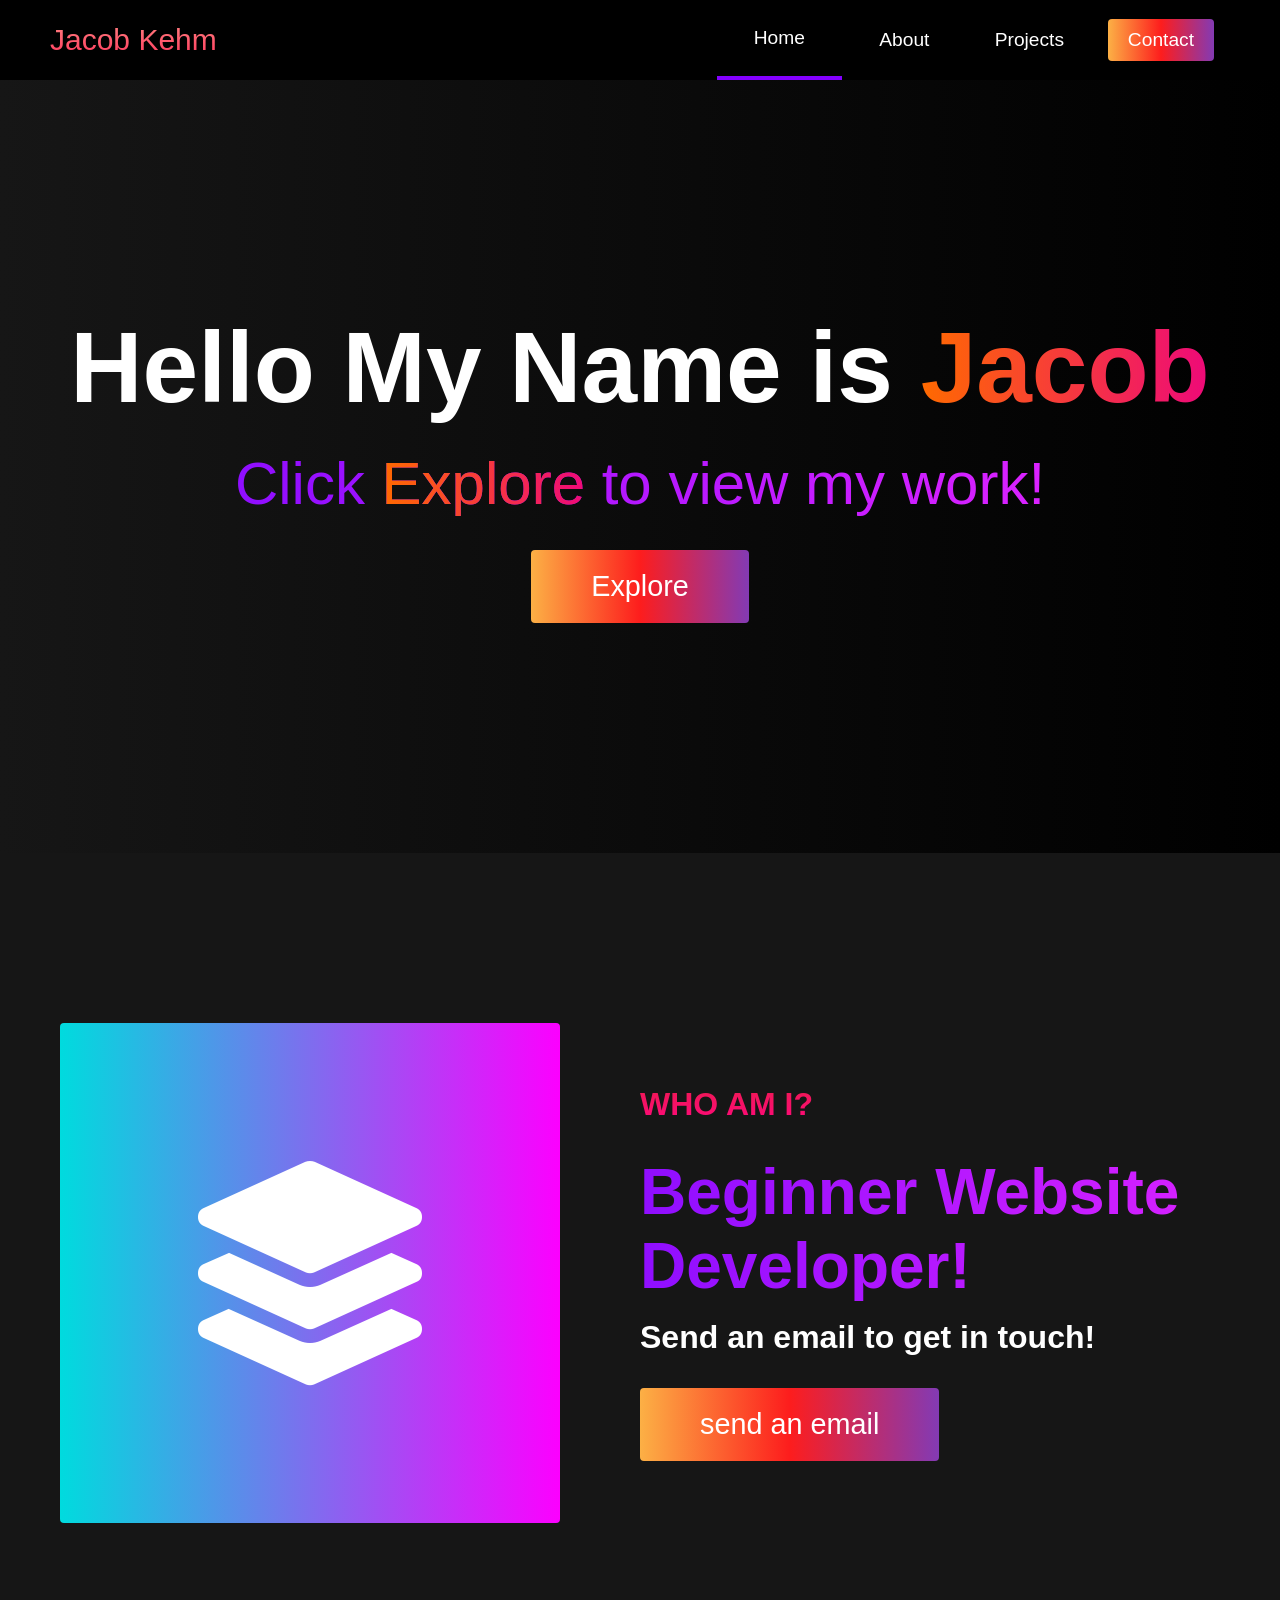
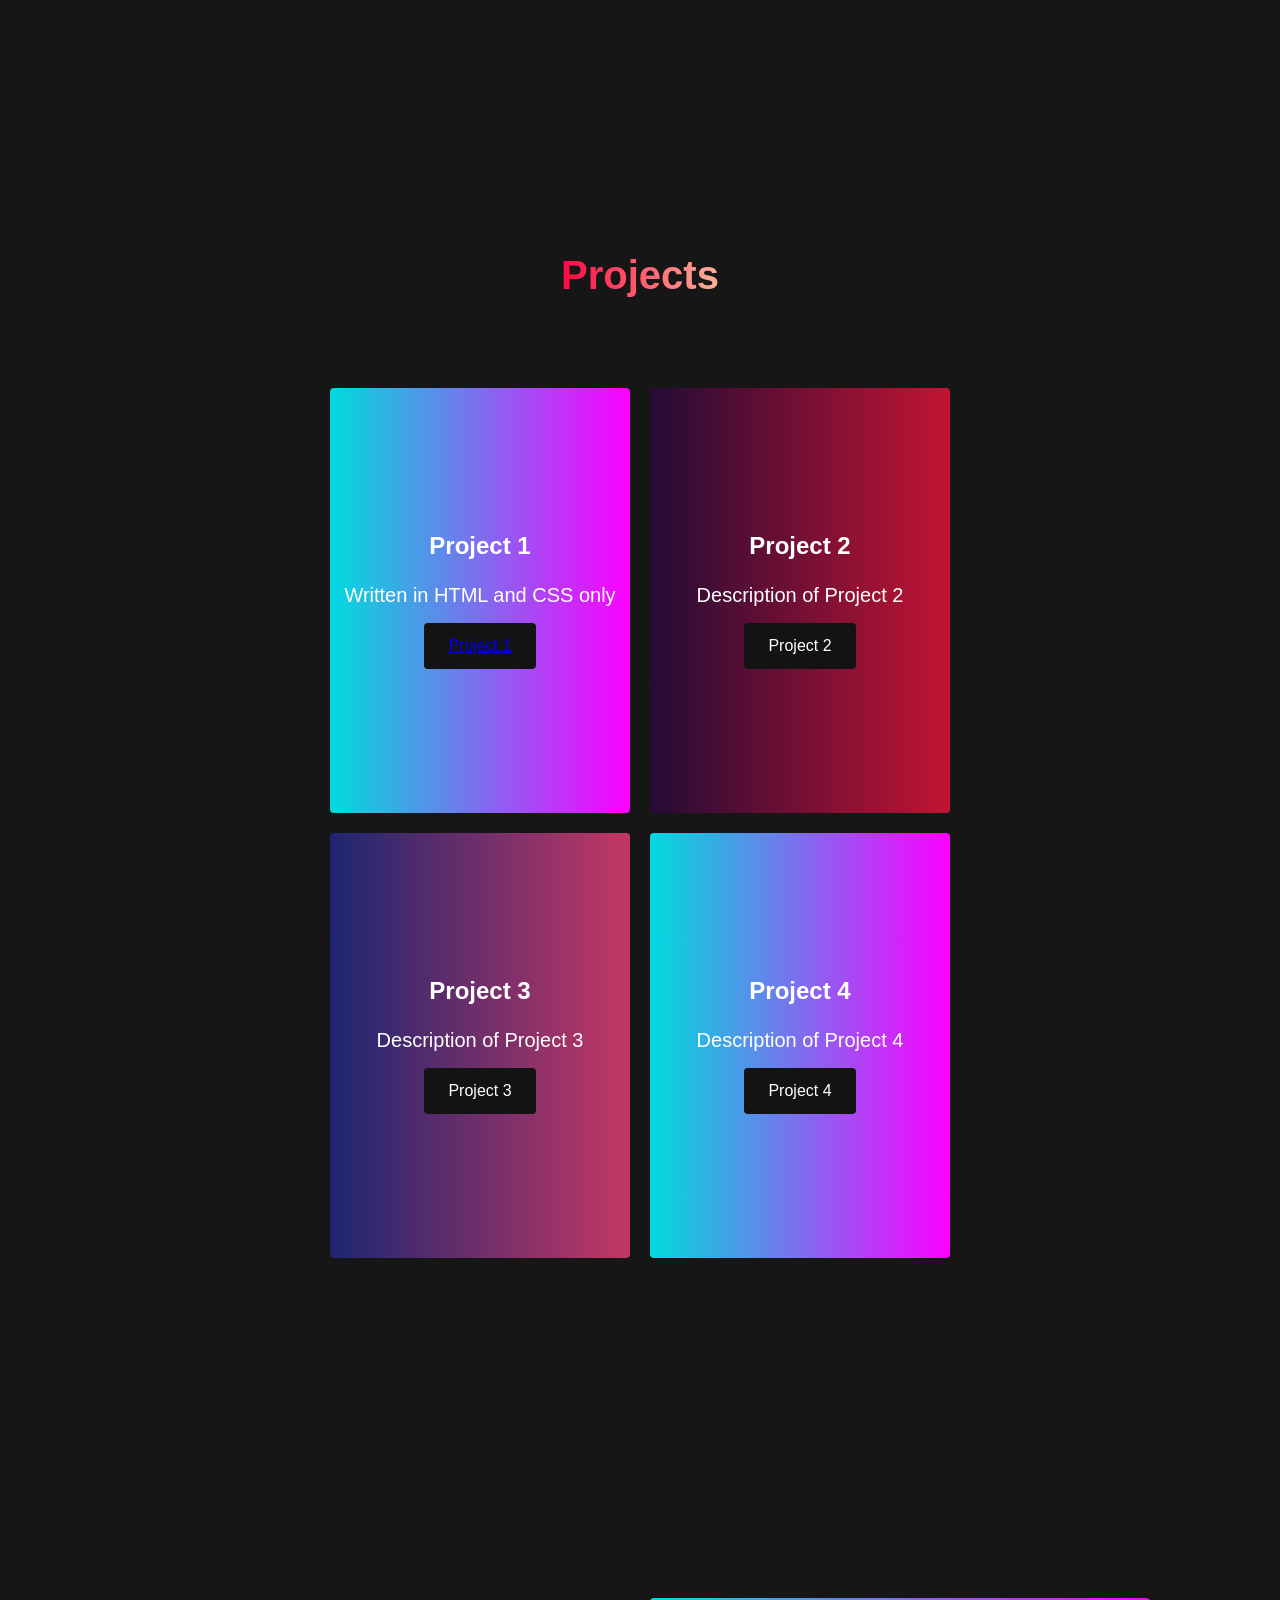
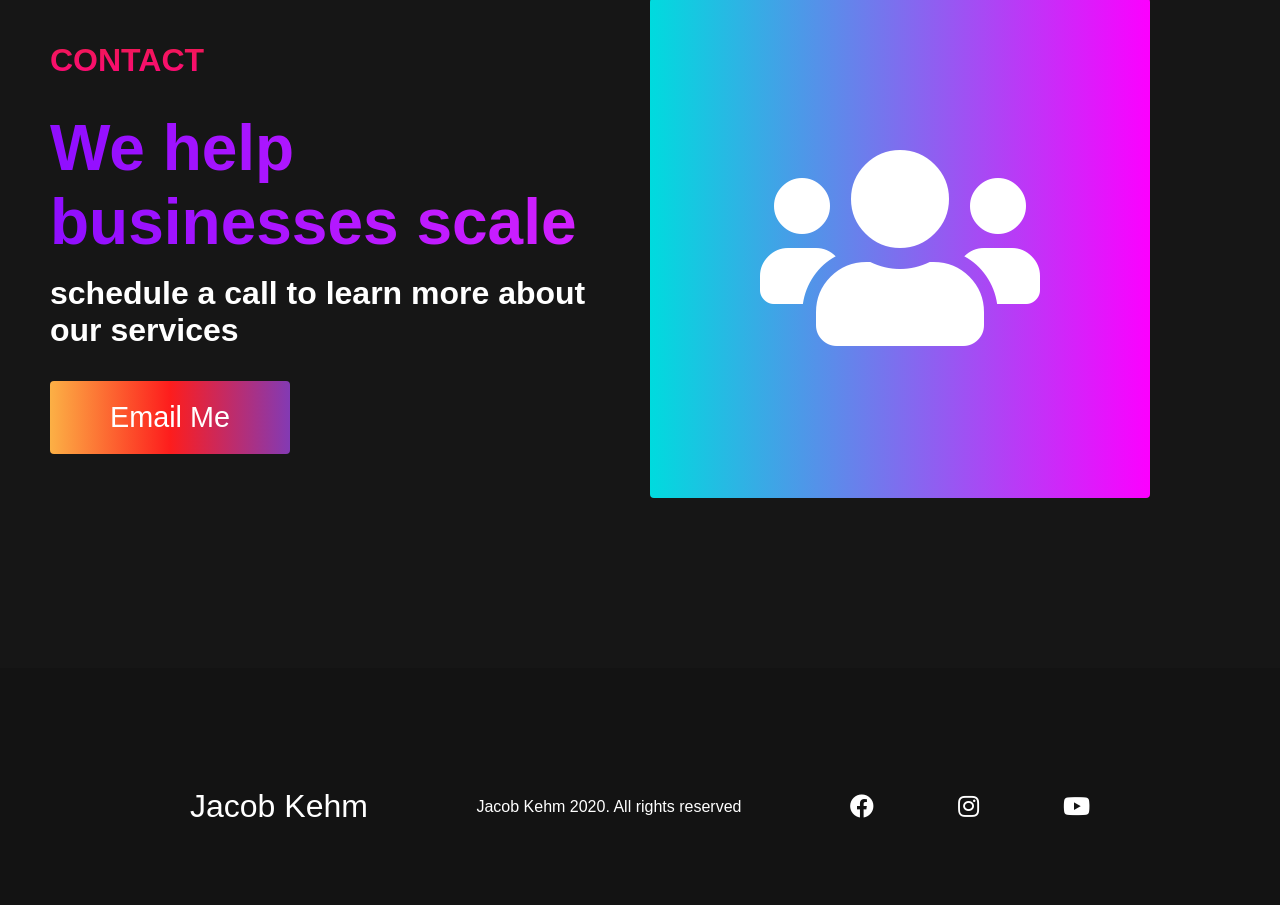
==== index.html @ c95f4316 "update" ====
<!DOCTYPE html>
<html lang="en">
<head>
    <meta charset="UTF-8">
    <meta http-equiv="X-UA-Compatible" content="IE=edge">
    <meta name="viewport" content="width=device-width, initial-scale=1.0">
    <title>Jacob Kehm</title>
    <link rel="stylesheet" href="styles.css">
    <link rel="stylesheet" href="https://pro.fontawesome.com/releases/v5.10.0/css/all.css" integrity="sha384-AYmEC3Yw5cVb3ZcuHtOA93w35dYTsvhLPVnYs9eStHfGJvOvKxVfELGroGkvsg+p" crossorigin="anonymous"/>
</head>
<body>
    <!-- nav bar-->
    <nav class="navbar">
        <div class="navbar_container">
            <a href="#home" id="navbar_logo">Jacob Kehm</a>
            <div class="navbar_toggle" id="mobile-menu">
                <span class="bar"></span>
                <span class="bar"></span>
                <span class="bar"></span>                
            </div>
            <ul class="navbar_menu">
                <li class="navbar_item">
                    <a href="#home" class="navbar_links" id="home-page">Home</a>
                </li>
                <li class="navbar_item">
                    <a href="#about" class="navbar_links" id="home-about">About</a>
                </li>
                <li class="navbar_item">
                    <a href="#projects" class="navbar_links" id="home-projects">Projects</a>
                </li>
                <li class="navbar_btn">
                    <a href="#contact-me" class="button" id="contact">Contact</a>
                </li>
            </ul>
        </div>
    </nav>

    <!-- hero section -->
    <div class="hero" id="home">
        <div class="hero_container">
            <h1 class="hero_heading">Hello My Name is <span>Jacob</span></h1>
            <p class="hero_description">Click <span>Explore</span> to view my work!</p>
            <button class="main_btn"><a href="#projects">Explore</a></button>
        </div>
    </div>

    <!-- About section -->
    <div class="main" id="about">
        <div class="main_container">
            <div class="main_img-container">
                <div class="main_img-card"><i class="fas fa-layer-group"></i></div>
                </div>
                <div class="main_content">
                    <h1>Who am I?</h1>
                    <h2>Beginner Website Developer!</h2>
                    <p>Send an email to get in touch!</p>
                    <button class="main_btn"><a href="#contact-me">send an email</a></button>
                </div>
            </div>
        </div>
    <!-- Projects Section -->

    <div class="Projects" id="projects">
        <h1>Projects</h1>
        <div class="projects_wrapper">
            <div class="projects_card">
                <h2>Project 1</h2>
                <p>Written in HTML and CSS only</p>
                <div class="projects_btn"><button><a href="https://jkproject1.netlify.app/"> Project 1</a></button></div>
            </div>
            <div class="projects_card">
                <h2>Project 2</h2>
                <p>Description of Project 2</p>
                <div class="projects_btn"><button>Project 2</button></div>
            </div>
            <div class="projects_card">
                <h2>Project 3</h2>
                <p>Description of Project 3</p>
                <div class="projects_btn"><button>Project 3</button></div>
            </div>
            <div class="projects_card">
                <h2>Project 4</h2>
                <p>Description of Project 4</p>
                <div class="projects_btn"><button>Project 4</button></div>
            </div>
        </div>
    </div>

    <!--Contact Section-->
    <div class="main" id="contact-me">
        <div class="main_container">
            <div class="main_content">
                <h1>Contact</h1>
                <h2>We help businesses scale</h2>
                <p>schedule a call to learn more about our services</p>
                <button class="main_btn"><a href="mailto:blacktop72@hotmail.com">Email Me</a></button>
            </div>
            <div class="main_img-container">
                <div class="main_img-card"><i class="fas fa-users"></i></div>
                </div> 
            </div>
        </div>
    </div>
<!-- Footer Section-->
    <div class="footer_container">
        <!--
        <div class="footer_links">
            <div class="footer_link-wrapper">
                <div class="footer_link-items">
                    <h2>Home</h2>
                    <a href="/contact">how it works</a>
                    <a href="/contact">test 2</a>
                    <a href="/contact">test 3</a>
                    <a href="/contact">test 4</a>
                </div>
                <div class="footer_link-items">
                    <h2>Something 1</h2>
                    <a href="/contact">how it works</a>
                    <a href="/contact">test 2</a>
                    <a href="/contact">test 3</a>
                    <a href="/contact">test 4</a>
                </div>
            </div>
            <div class="footer_link-wrapper">
                <div class="footer_link-items">
                    <h2>Something 2</h2>
                    <a href="/contact">how it works</a>
                    <a href="/contact">test 2</a>
                    <a href="/contact">test 3</a>
                    <a href="/contact">test 4</a>
                </div>
            </div>
         </div>
        -->
         <section class="social_media">
             <div class="social_media-wrap">
                 <div class="footer_logo">
                     <a href="/" id="footer_logo">Jacob Kehm</a>
                 </div>
                 <p class="website_rights">Jacob Kehm 2020. All rights reserved</p>
                 <div class="social_icons">
                     <a href="/" class="social_icon-link" target="_blank"><i class="fab fa-facebook"></i></a>
                     <a href="/" class="social_icon-link" target="_blank"><i class="fab fa-instagram"></i></a>
                     <a href="/" class="social_icon-link" target="_blank"><i class="fab fa-youtube"></i></a>
                 </div>
             </div>
         </section>
      </div>
    <script src="app.js"></script>
</body>
</html>
---- styles.css ----
* {
    box-sizing: border-box;
    margin: 0;
    padding: 0;
    font-family: "kumbh Sans", sans-serif;
    scroll-behavior: smooth;
}

.navbar {
    background: black;
    height: 80px;
    display: flex;
    justify-content: center;
    align-items: center;
    font-size: 1.2rem;
    position: sticky;
    top: 0;
    z-index: 999;
}
.navbar_container {
    display: flex;
    justify-content: space-between;
    height: 80px;
    z-index: 1;
    width: 100%;
    max-width: 1300px;
    margin: 0 auto;
    padding: 0 50px;
}

#navbar_logo {
    background-color: #f3473b;
    background-image: linear-gradient(to top, #ff0844 0%, #ffb199 100%);
    background-size: 100%;
    -webkit-background-clip: text;
    background-clip: text;
    -webkit-text-fill-color: transparent;
    -moz-text-fill-color: transparent;
    display: flex;
    align-items: center;
    cursor: pointer;
    text-decoration: none;
    font-size: 30px;
}

.navbar_menu {
    display: flex;
    align-items: center;
    list-style: none;
}

.navbar_item {
    height: 80px;
}

.navbar_links {
    color: white;
    display: flex;
    align-items: center;
    justify-content: center;
    width: 125px;
    text-decoration: none;
    height: 100%;
}

.navbar_btn {
    display: flex;
    justify-content: center;
    align-items: center;
    padding: 0 1rem;
    width: 100%;
}

.button {
    display: flex;
    justify-content: center;
    align-items: center;
    text-decoration: none;
    padding: 10px 20px;
    height: 100%;
    width: 100%;
    border: none;
    outline: none;
    border-radius: 4px;
    background: #833ab4;
    background: -webkit-linear-gradient(to right, #fcb045, #fd1d1d, #833ab4);
    background: linear-gradient(to right, #fcb045, #fd1d1d, #833ab4);
    color: white;
    transition: all 0.3s ease;
}

.navbar_links:hover {
    color: #9518fc;
    transition: all 0.3s ease;
}

@media screen and (max-width: 960px) {
    .navbar_container {
        display: flex;
        justify-content: space-between;
        height: 80px;
        z-index: 1;
        width: 100%;
        max-width: 1300px;
        padding: 0;
    }

    .navbar_menu {
        display: grid;
        grid-template-columns: auto;
        margin: 0;
        width: 100%;
        position: absolute;
        top: -1000px;
        opacity: 1;
        transition: all 0.5s ease;
        z-index: -1;
    }
    .navbar_menu.active {
        background: #131313;
        top: 100%;
        opacity: 1;
        transition: all 0.5s ease;
        z-index: 99;
        height: 60vh;
        font-size: 1.6rem;
    }

    #navbar_logo {
        padding-left: 25px;;
    }

    .navbar_toggle .bar {
        width: 25px;
        height: 3px;
        margin: 5px auto;
        transition: all 0.3s ease-in-out;
        background: white;
    }

    .navbar_item {
        width: 100%;
    }

    .navbar_links {
        text-align: center;
        padding: 2rem;
        width: 100%;
        display: table;
    }

    .navbar_btn {
        padding-bottom: 2rem; 
    }

    .button {
        display: flex;
        justify-content: center;
        align-items: center;
        width: 80%;
        height: 80px;
        margin: 0;
        text-decoration: none;
    }

    #mobile-menu {
        position: absolute;
        top: 20%;
        right: 5%;
        transform:  translate(5%, 20%);
    }

    .navbar_toggle .bar {
        display: block;
        cursor: pointer;
    }

    #mobile-menu.is-active .bar:nth-child(2) {
        opacity: 0;
    }

    #mobile-menu.is-active .bar:nth-child(1) {
        transform: translateY(8px) rotate(45deg);
    }

    #mobile-menu.is-active .bar:nth-child(3) {
        transform: translateY(-8px) rotate(-45deg);
    }
}

/* Hero Section */

.hero {
    background: #000000;
    background: linear-gradient(to right, #161616, #000000);
    padding: 200px 0;
}

.hero_container {
    display: flex;
    flex-direction: column;
    justify-content: center;
    align-items: center;
    max-width: 1200px;
    margin: auto;
    height: 90%;
    text-align: center;
    padding: 30px;
}

.hero_heading {
    font-size: 100px;
    margin-bottom: 24px;
    color: white;
}

.hero_heading span {
    background: #ee0979; /*fallback for old browsers*/
    background: -webkit-linear-gradient(to right, #ff6a00, #ee0979); /*chrome 10-25, safari 5.1-6 */
    background: linear-gradient(to right, #ff6a00, #ee0979 );
    background-size: 100%;
    -webkit-background-clip: text;
    -moz-background-clip: text;
    -webkit-text-fill-color: transparent;
    -moz-text-fill-color: transparent;
}

.hero_description {
    font-size: 60px;
    background: #da22ff; /*fallback for old browsers*/
    background: -webkit-linear-gradient(to right, #9114ff, #da22ff); /*chrome 10-25, safari 5.1-6 */
    background: linear-gradient(to right, #8f0eff, #da22ff );
    background-size: 100%;
    -webkit-background-clip: text;
    -moz-background-clip: text;
    -webkit-text-fill-color: transparent;
    -moz-text-fill-color: transparent;
}

.hero_description span {
    background: #fff; /*fallback for old browsers*/
    background: -webkit-linear-gradient(to right, #ff6a00, #ee0979); /*chrome 10-25, safari 5.1-6 */
    background: linear-gradient(to right, #ff6a00, #ee0979 );
    background-size: 100%;
    -webkit-background-clip: text;
    -moz-background-clip: text;
    -webkit-text-fill-color: transparent;
    -moz-text-fill-color: transparent;
}

.highlight {
    border-bottom: 4px solid rgb(132, 0, 255);
}
@media screen and (max-width: 768px) {
    .hero_heading {
        font-size: 60px;
    }
    .hero_description {
        font-size: 40px;
    }
}

/* About Section */
.main {
    background-color: #161616;
    padding: 10rem 0;
}

.main_container {
    display: grid;
    grid-template-columns: 1fr 1fr;
    align-items: center;
    justify-content: center;
    margin: 0 auto;
    height: 90%;
    z-index: 1;
    width: 100%;
    max-width: 1300px;
    padding: 0 50px;
}

.main_content {
    color: white;
    width: 100%;
}

.main_content h1 {
    background-color: #fe3b6f;
    background-image: linear-gradient(to top, #ff087b 0%, #ed1a52 100%);
    background-size: 100%;
    -webkit-background-clip: text;
    background-clip: text;
    -webkit-text-fill-color: transparent;
    -moz-text-fill-color: transparent;
    text-transform: uppercase;
    margin-bottom: 32px;
}

.main_content h2 {
    font-size: 4rem;
    background: #ff8177; /*fallback for old browsers*/
    background: -webkit-linear-gradient(to right, #9114ff, #da22ff); /*chrome 10-25, safari 5.1-6 */
    background: linear-gradient(to right, #8f0eff, #da22ff );
    background-size: 100%;
    -webkit-background-clip: text;
    -moz-background-clip: text;
    -webkit-text-fill-color: transparent;
    -moz-text-fill-color: transparent;
}

.main_content p {
    margin-top: 1rem;
    font-size: 2rem;
    font-weight: 700 ;
}

.main_btn {
    font-size: 1.8rem;
    background: #833ab4;
    background: -webkit-linear-gradient(to right, #fcb045, #fd1d1d, #833ab4);
    background: linear-gradient(to right, #fcb045, #fd1d1d, #833ab4);
    padding: 20px 60px;
    border: none;
    border-radius: 4px;
    margin-top: 2rem;
    cursor: pointer;
    position: relative;
    transition: all 0.35s;
    outline: none;
}

.main_btn a {
    position: relative;
    z-index: 2;
    color: white;
    text-decoration: none;
}

.main_btn:after {
    position: absolute;
    content: '';
    top: 0;
    left: 0;
    width: 0;
    height: 100%;
    background: #ff1ead;
    transition: all 0.35s;
    border-radius: 4px;
}

.main_btn:hover {
    color: white;
}

.main_btn:hover:after {
    width: 100%;
}

.main_img-container {
    text-align: center;
}

.main_img-card {
    margin: 10px;
    height: 500px;
    width: 500px;
    border-radius: 4px;
    display: flex;
    flex-direction: column;
    justify-content: center;
    color: white;
    background-image: linear-gradient(to right, #00dbde 0%, #fc00ff 100%);
}

.fa-layer-group, .fa-users {
    font-size: 14rem;
}

#card-2 {
    background: #ff512f;
    background: -webkit-linear-gradient(to right, #dd2476, #ff512f);
    background: linear-gradient(to right, #dd2476, #ff512f);
}

/*Mobile Responsiveness*/
@media screen and (max-width: 1100px) {
    .main_container {
        display: grid;
        grid-template-columns: 1fr;
        align-items: center;
        justify-content: center;
        width: 100%;
        margin: 0 auto;
        height: 90%;
    }

    .main_img-container {
        display: flex;
        justify-content: center;
    }

    .main_img-card {
        height: 425px;
        width: 425px;
    }

    .main_content {
        text-align: center;
        margin-bottom: 4rem;
    }

    .main_content h1 {
        font-size: 2.5rem;
        margin-top: 2rem;
    }

    .main_content h2 {
        font-size: 3rem;
    }

    .main_content p {
        margin-top: 1rem;
        font-size: 1.5rem;
    }
}

@media screen and (max-width: 480px) {
    .main_img-card {
        width: 250px;
        height: 250px;
    }

    .fa-users, .fa-layer-group {
        font-size: 4rem;
    }

    .main_content h1 {
        font-size: 2rem;
        margin-top: 3rem;
    }

    .main_content h2 {
        font-size: 2rem;
    }

    .main_content p {
        margin-top: 2rem;
    }

    .main_btn {
        padding: 12px 36px;
        margin: 2.5rem 0;
    }
}

/* project section */

.Projects {
    background-color: #161616;
    display: flex;
    flex-direction: column;
    justify-content: center;
    align-items: center;
    height: 100%;
    padding: 10rem 0;
} 

.Projects h1 {
    background-color: #ff8177;
    background-image: linear-gradient(to right, #ff0844 0%, #ffb199 100%);
    background-size: 100%;
    -webkit-background-clip: text;
    background-clip: text;
    -webkit-text-fill-color: transparent;
    -moz-text-fill-color: transparent;
    margin-bottom: 5rem;
    font-size: 2.5rem;
}

.projects_wrapper {
   display: grid;
   grid-template-columns: 1fr 1fr 1fr 1fr;
   grid-template-rows: 1fr;
}

.projects_card {
    margin: 10px;
    height: 425px;
    width: 300px;
    border-radius: 4px;
    display: flex;
    flex-direction: column;
    justify-content: center;
    color: #fff;
    background-image: linear-gradient(to right, #00dbde 0%, #fc00ff 100%);
    transition: 0.3s ease-in;
}

.projects_card:nth-child(2) {
    background: #c31432;  /* fallback for old browsers */
background: -webkit-linear-gradient(to right, #240b36, #c31432);  /* Chrome 10-25, Safari 5.1-6 */
background: linear-gradient(to right, #240b36, #c31432); /* W3C, IE 10+/ Edge, Firefox 16+, Chrome 26+, Opera 12+, Safari 7+ */
}
    .projects_card:nth-child(3) {
        background: #C33764;  /* fallback for old browsers */
background: -webkit-linear-gradient(to right, #1D2671, #C33764);  /* Chrome 10-25, Safari 5.1-6 */
background: linear-gradient(to right, #1D2671, #C33764); /* W3C, IE 10+/ Edge, Firefox 16+, Chrome 26+, Opera 12+, Safari 7+ */
}

.projects_card h2 {
    text-decoration: none;
    text-align: center;
    text-decoration-style: none;
}

.projects_card p {
    text-align: center;
    margin-top: 24px;
    font-size: 20px;
    text-decoration: none;
}

.projects_btn {
    display: flex;
    justify-content: center;
    margin-top: 16px;
}

.projects_card button {
    color: #fff;
    padding: 14px 24px;
    border: none;
    outline: none;
    border-radius: 4px;
    background: #131313;
    font-size: 1rem;
    text-decoration: none;
}

.projects_card button:hover {
    cursor: pointer;
    text-decoration: none;
}

.projects_card:hover {
    transform: scale(1.075);
    transition: 0.3s ease-in;
    cursor: pointer;
    text-decoration: none;
}
@media screen and (max-width: 1300px) {
    .projects_wrapper {
        grid-template-columns: 1fr 1fr;
    } 
}

@media screen and (max-width:768px) {
    .projects_wrapper {
        grid-template-columns: 1fr;
    }
}

/* Footer CSS */
.footer_container {
    background-color: #131313;
    padding: 5rem 0;
    display: flex;
    flex-direction: column;
    justify-content: center;
    align-items: center;
}

#footer_logo {
    color: #fff;
    display: flex;
    align-items: center;
    cursor: pointer;
    text-decoration: none;
    font-size: 2rem;
}

.footer_links {
    width: 100%;
    max-width: 1000px;
    display: flex;
    justify-content: center;
}

.footer_link-wrapper {
    display: flex;
}

.footer_link-items {
    display: flex;
    flex-direction: column;
    align-items: flex-start;
    margin: 16px;
    text-align: left;
    width: 160px;
    box-sizing: border-box;
}

.footer_link-items h2{
    margin-bottom: 16px;
    color: #fff;
}

.footer_link-items a {
    color: #fff;
    text-decoration: none;
    margin-bottom: 0.5rem;
}

.footer_link-items a:hover {
    color: #e9e9e9;
    transition: 0.3s ease-out;
}

.social_icon-link {
    color: #fff;
    font-size: 24px;
}

.social_media {
    max-width: 1000px;
    width: 100%;
}

.social_media-wrap {
    color: #fff;
    display: flex;
    justify-content: space-between;
    align-items: center;
    width: 90%;
    max-width: 1000px;
    margin: 40px auto 0 auto;
}

.social_icons {
    display: flex;
    justify-content: space-between;
    align-items: center;
    width: 240px;
}

@media screen and (max-width: 820px) {
    .footer_links {
        padding-top: 2rem;
    }

    #footer_logo {
        margin-bottom: 2rem;
    }

    .footer_link-wrapper {
        flex-direction: column;
    }

    .social_media-wrap {
        flex-direction: column;
    }
}

@media screen and (max-width: 480px) {
    .footer_link-items {
        margin: 0;
        padding: 10px;
        width: 100%;
    }
}
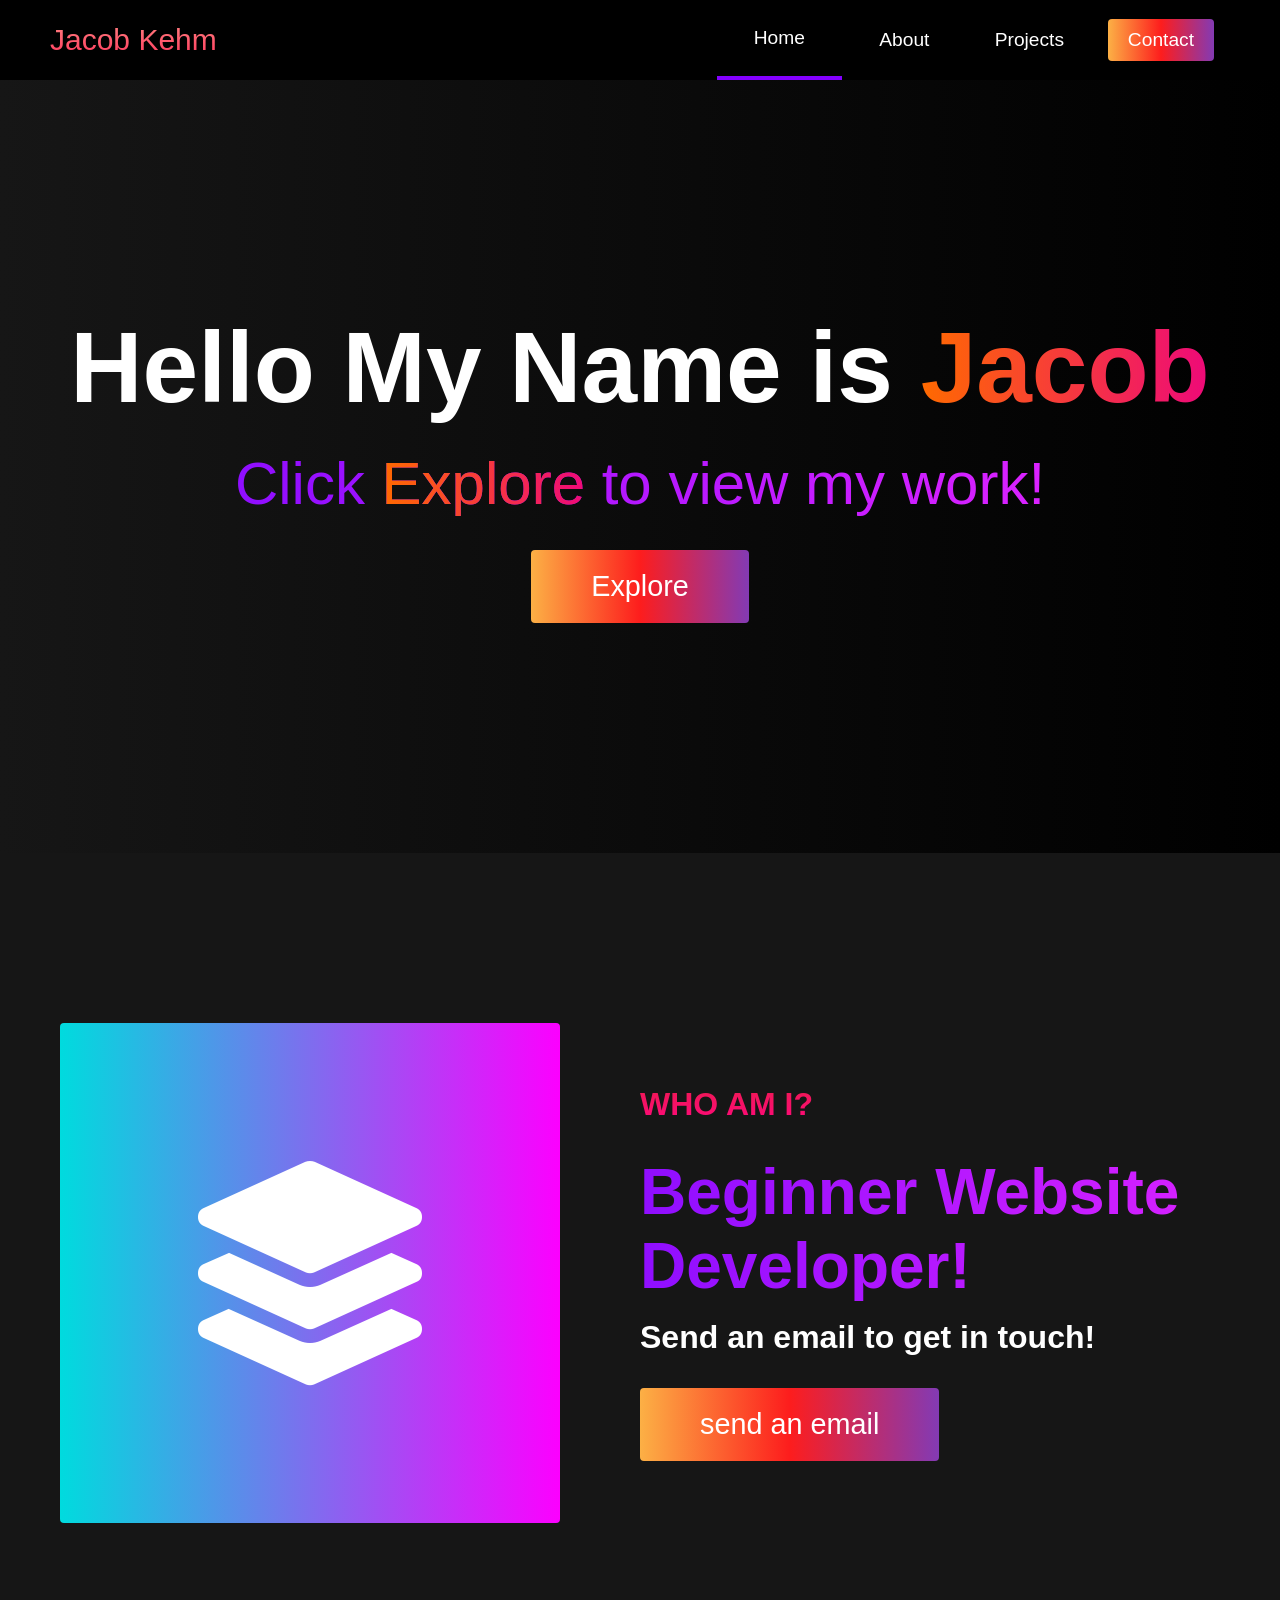
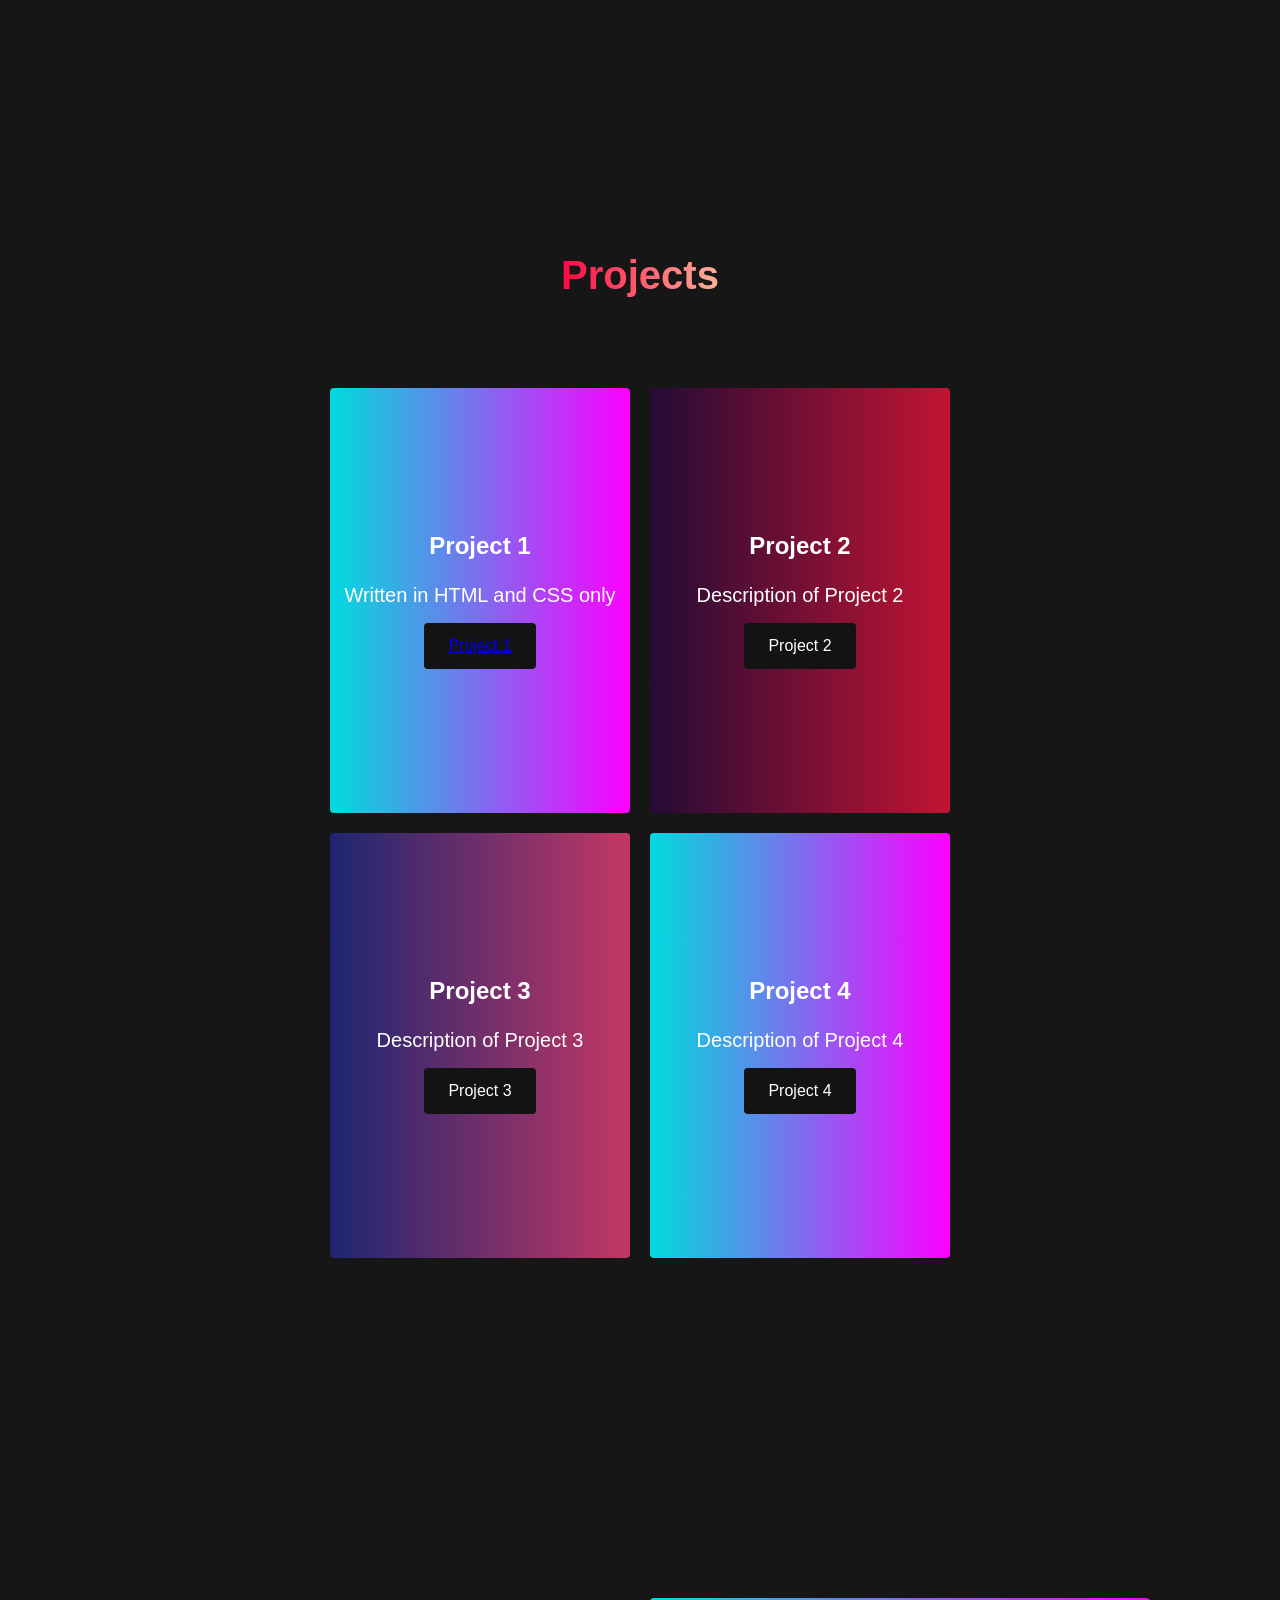
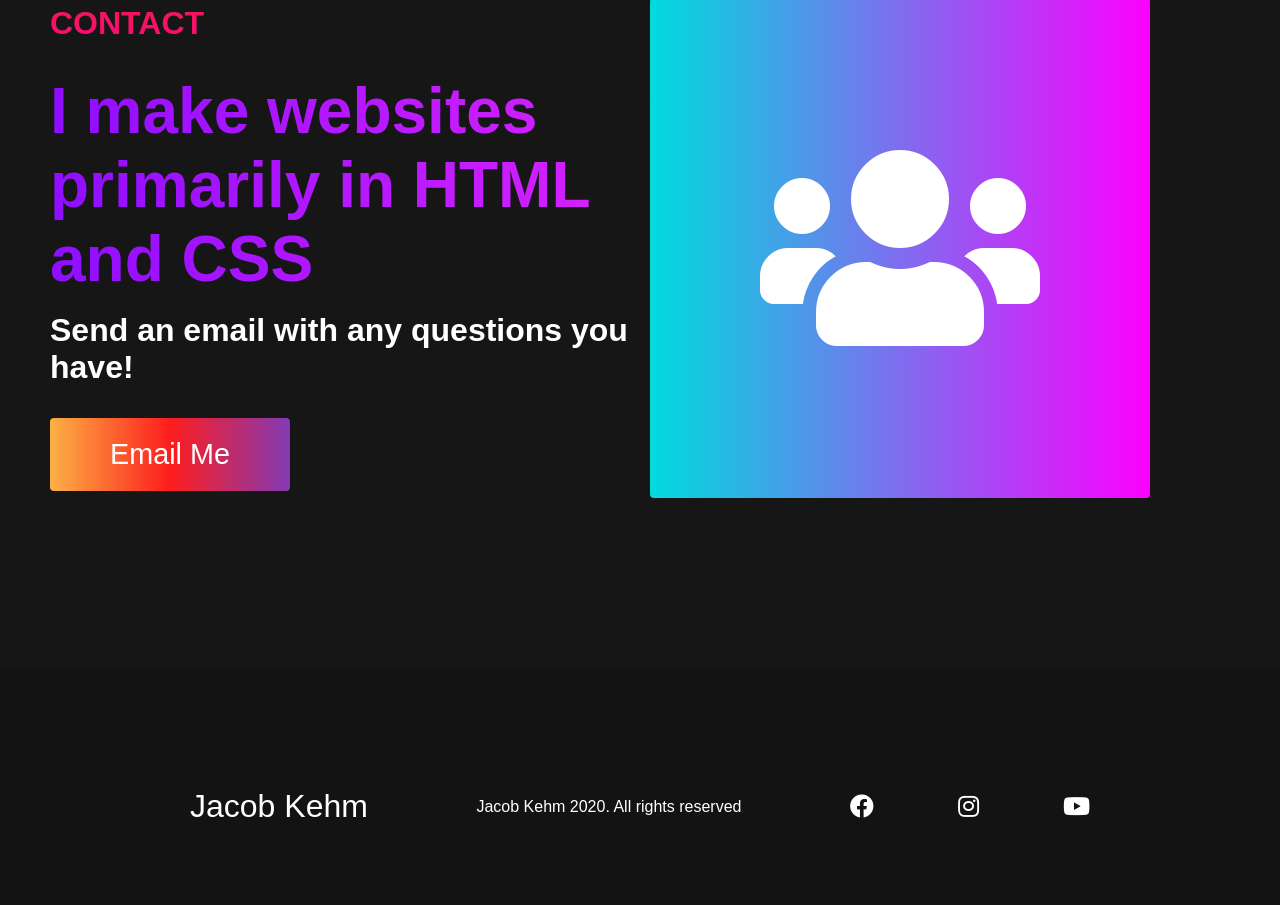
==== commit 58b11cbf: "uu" ====
--- a/index.html
+++ b/index.html
@@ -91,8 +91,8 @@
         <div class="main_container">
             <div class="main_content">
                 <h1>Contact</h1>
-                <h2>We help businesses scale</h2>
-                <p>schedule a call to learn more about our services</p>
+                <h2>I make websites primarily in HTML and CSS</h2>
+                <p>Send an email with any questions you have!</p>
                 <button class="main_btn"><a href="mailto:blacktop72@hotmail.com">Email Me</a></button>
             </div>
             <div class="main_img-container">
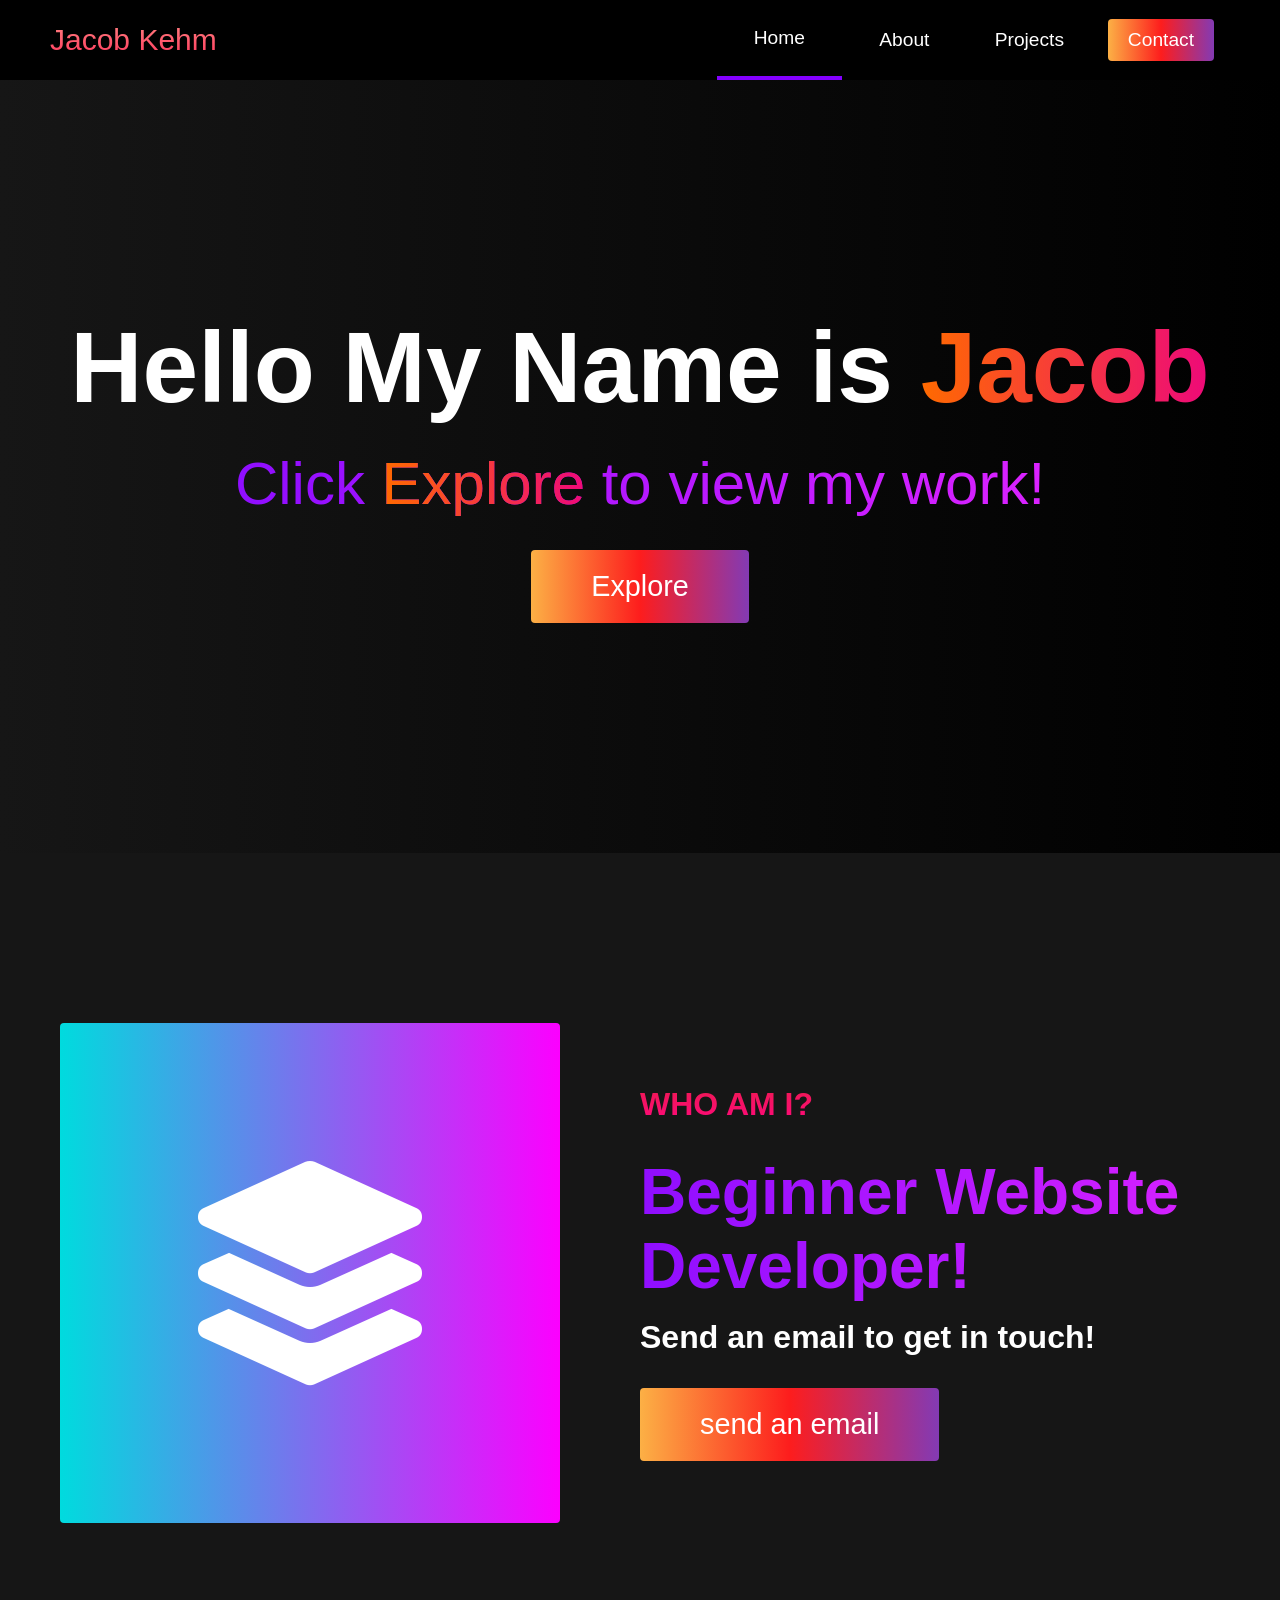
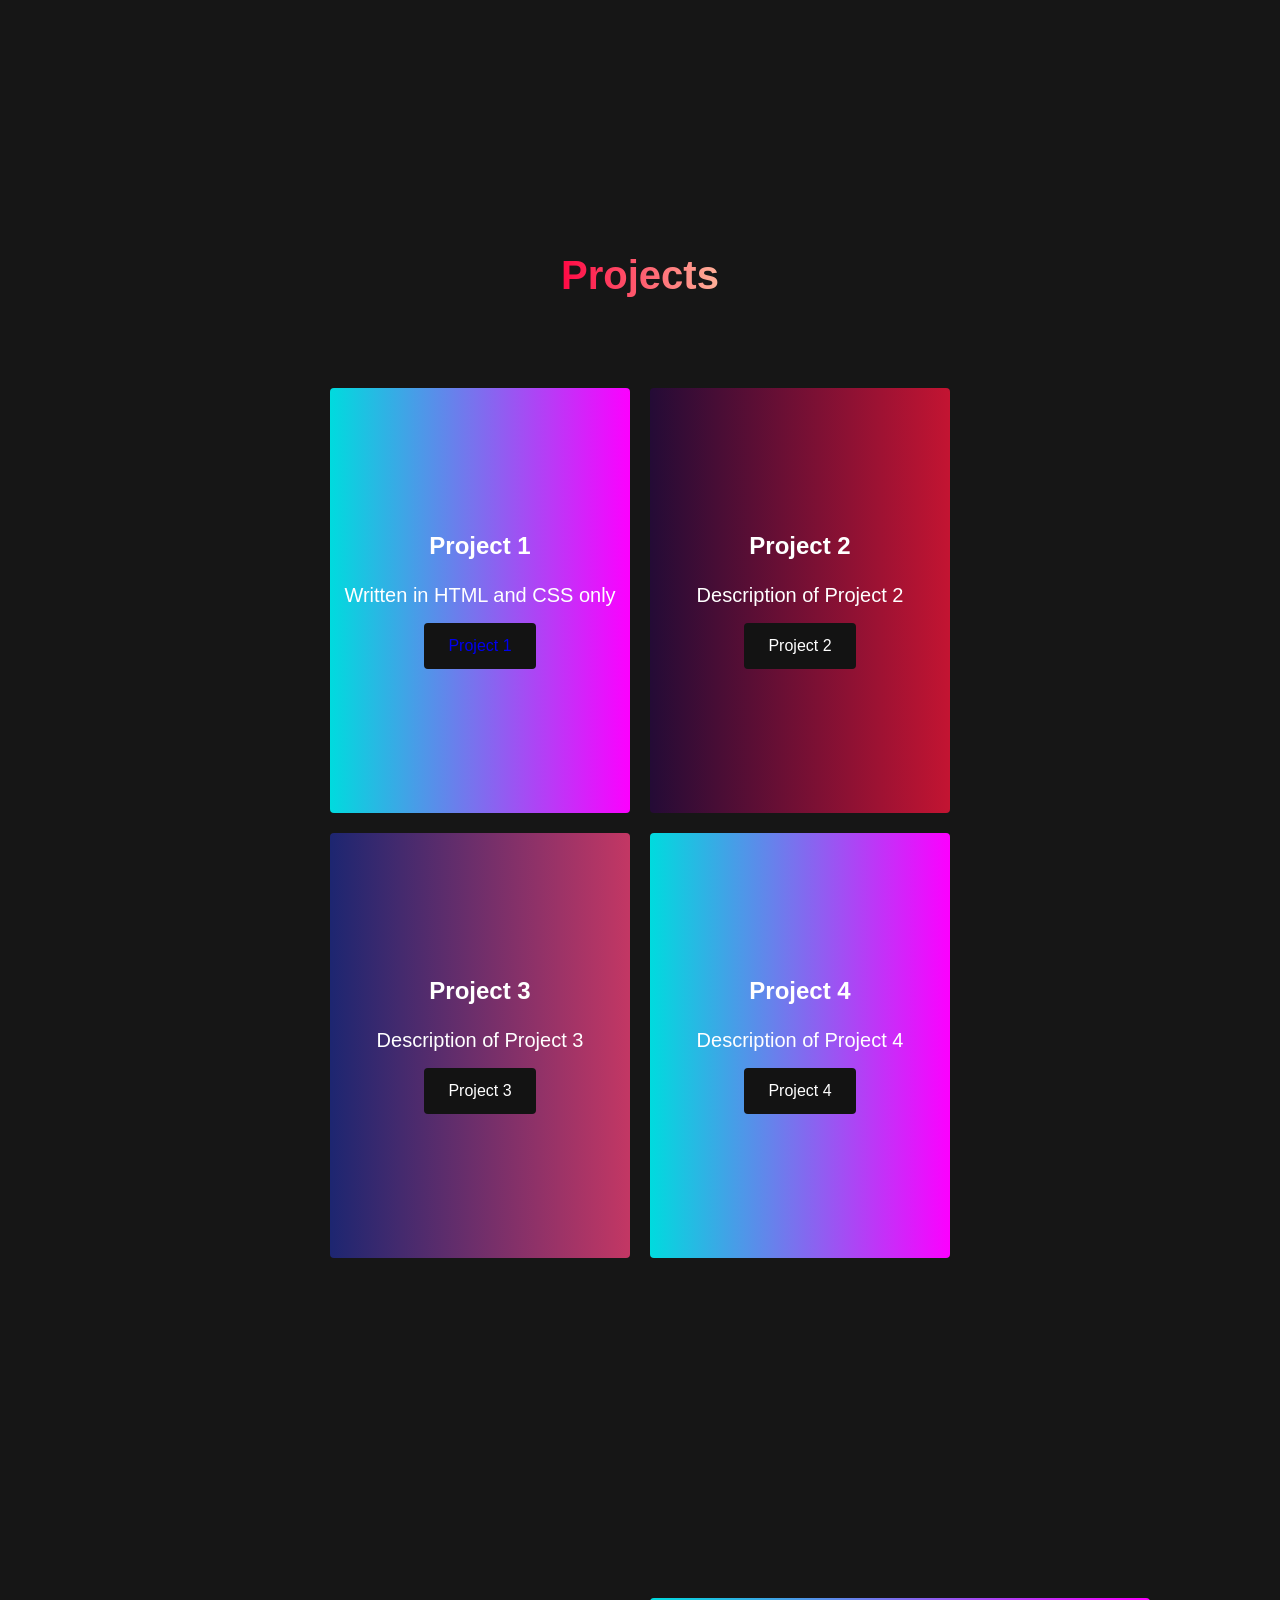
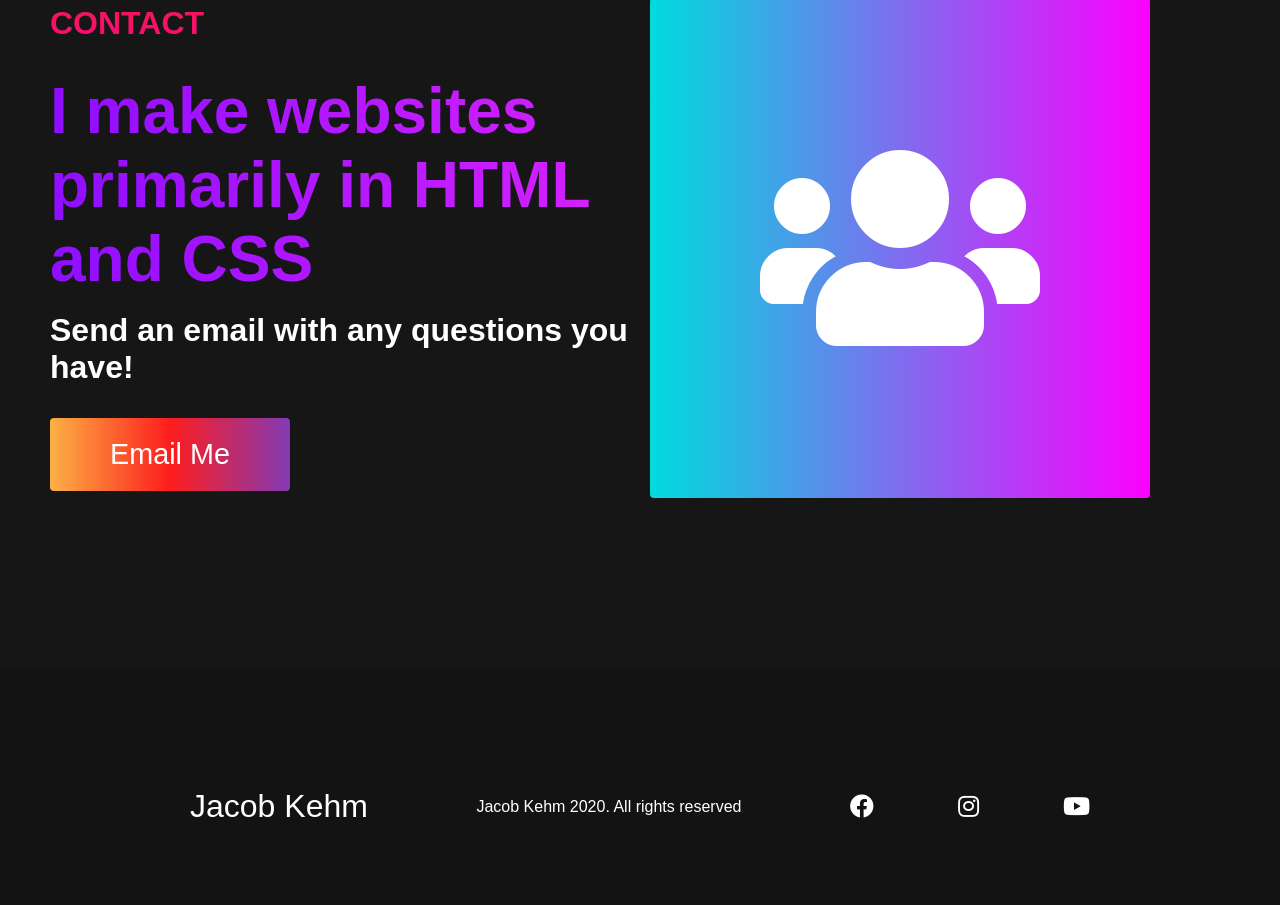
==== commit 2a9d205e: "ll" ====
--- a/index.html
+++ b/index.html
@@ -66,7 +66,7 @@
             <div class="projects_card">
                 <h2>Project 1</h2>
                 <p>Written in HTML and CSS only</p>
-                <div class="projects_btn"><button><a href="https://jkproject1.netlify.app/"> Project 1</a></button></div>
+                <div class="projects_btn"><button><a href="https://jkproject1.netlify.app/" target="_blank"> Project 1</a></button></div>
             </div>
             <div class="projects_card">
                 <h2>Project 2</h2>
--- a/styles.css
+++ b/styles.css
@@ -521,10 +521,15 @@
     text-decoration: none;
 }
 
+.projects_btn button a {
+    text-decoration: none;
+}
+
 .projects_btn {
     display: flex;
     justify-content: center;
     margin-top: 16px;
+    
 }
 
 .projects_card button {
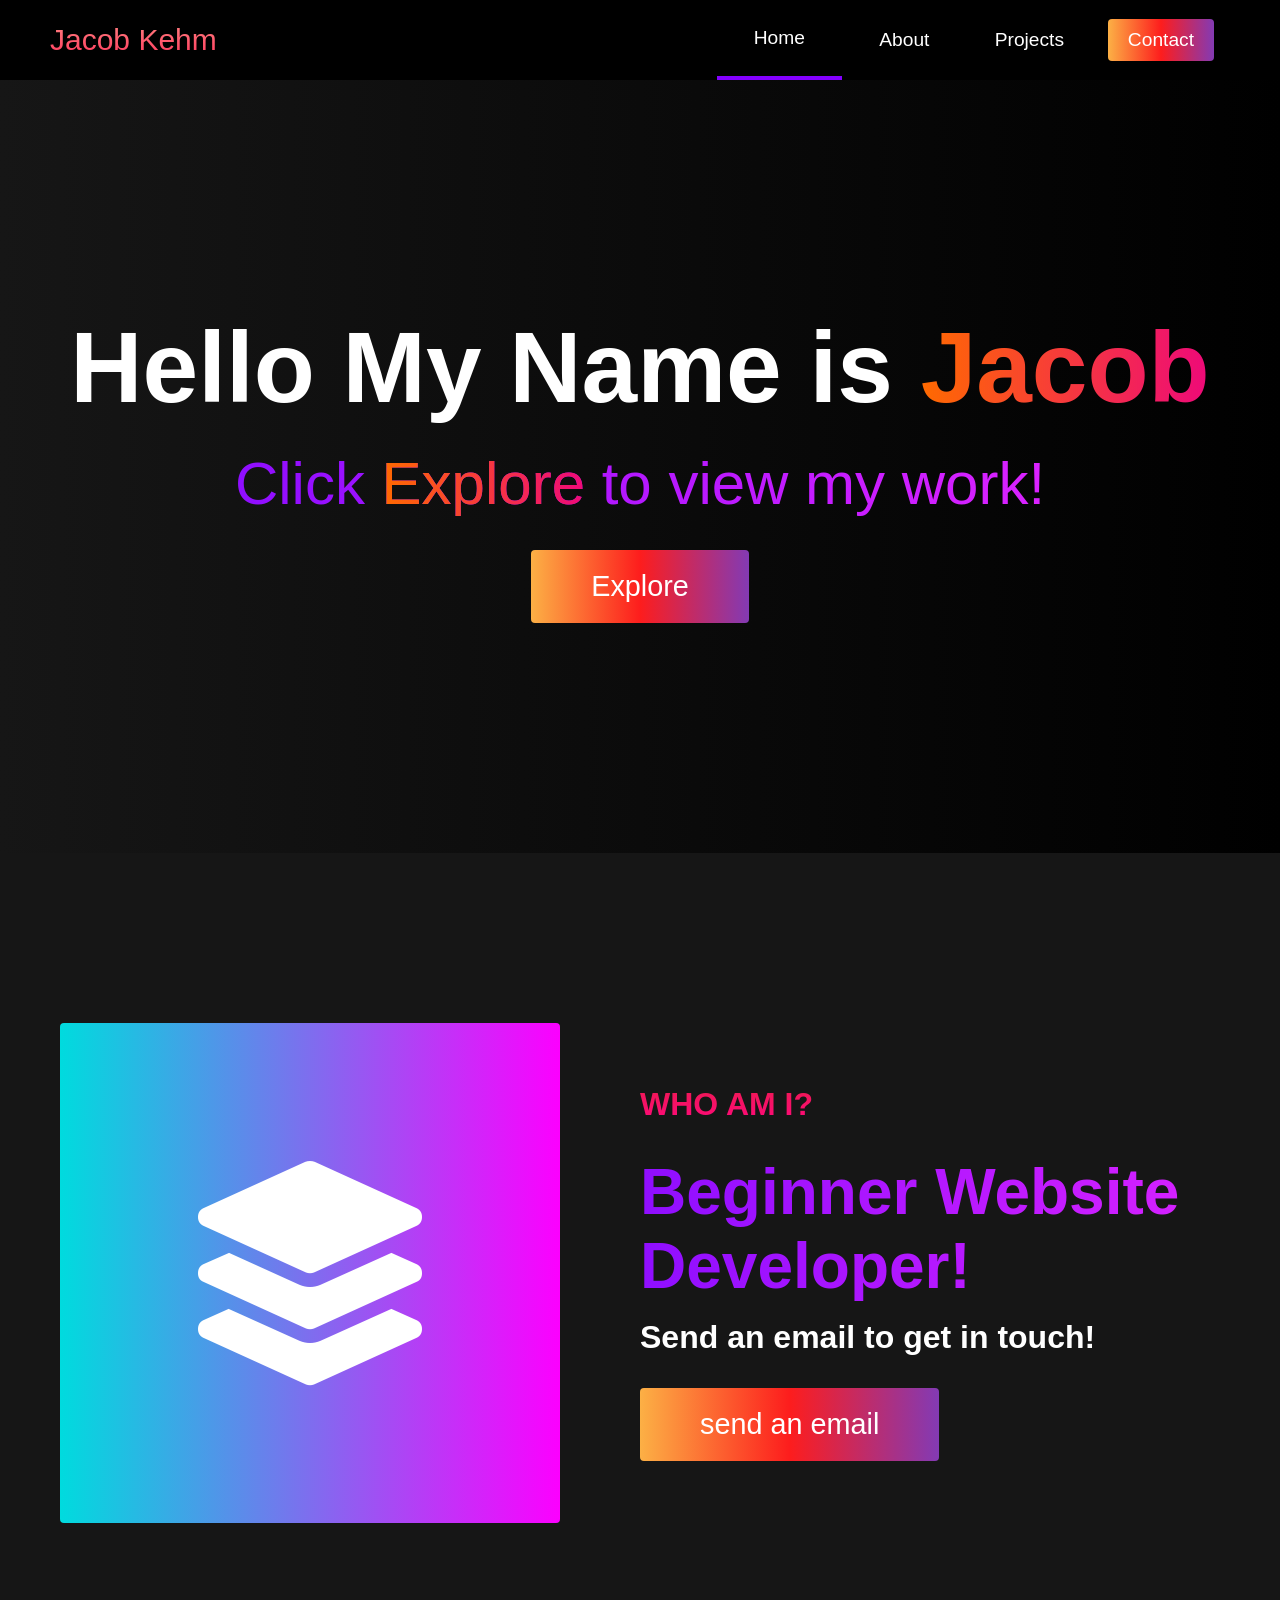
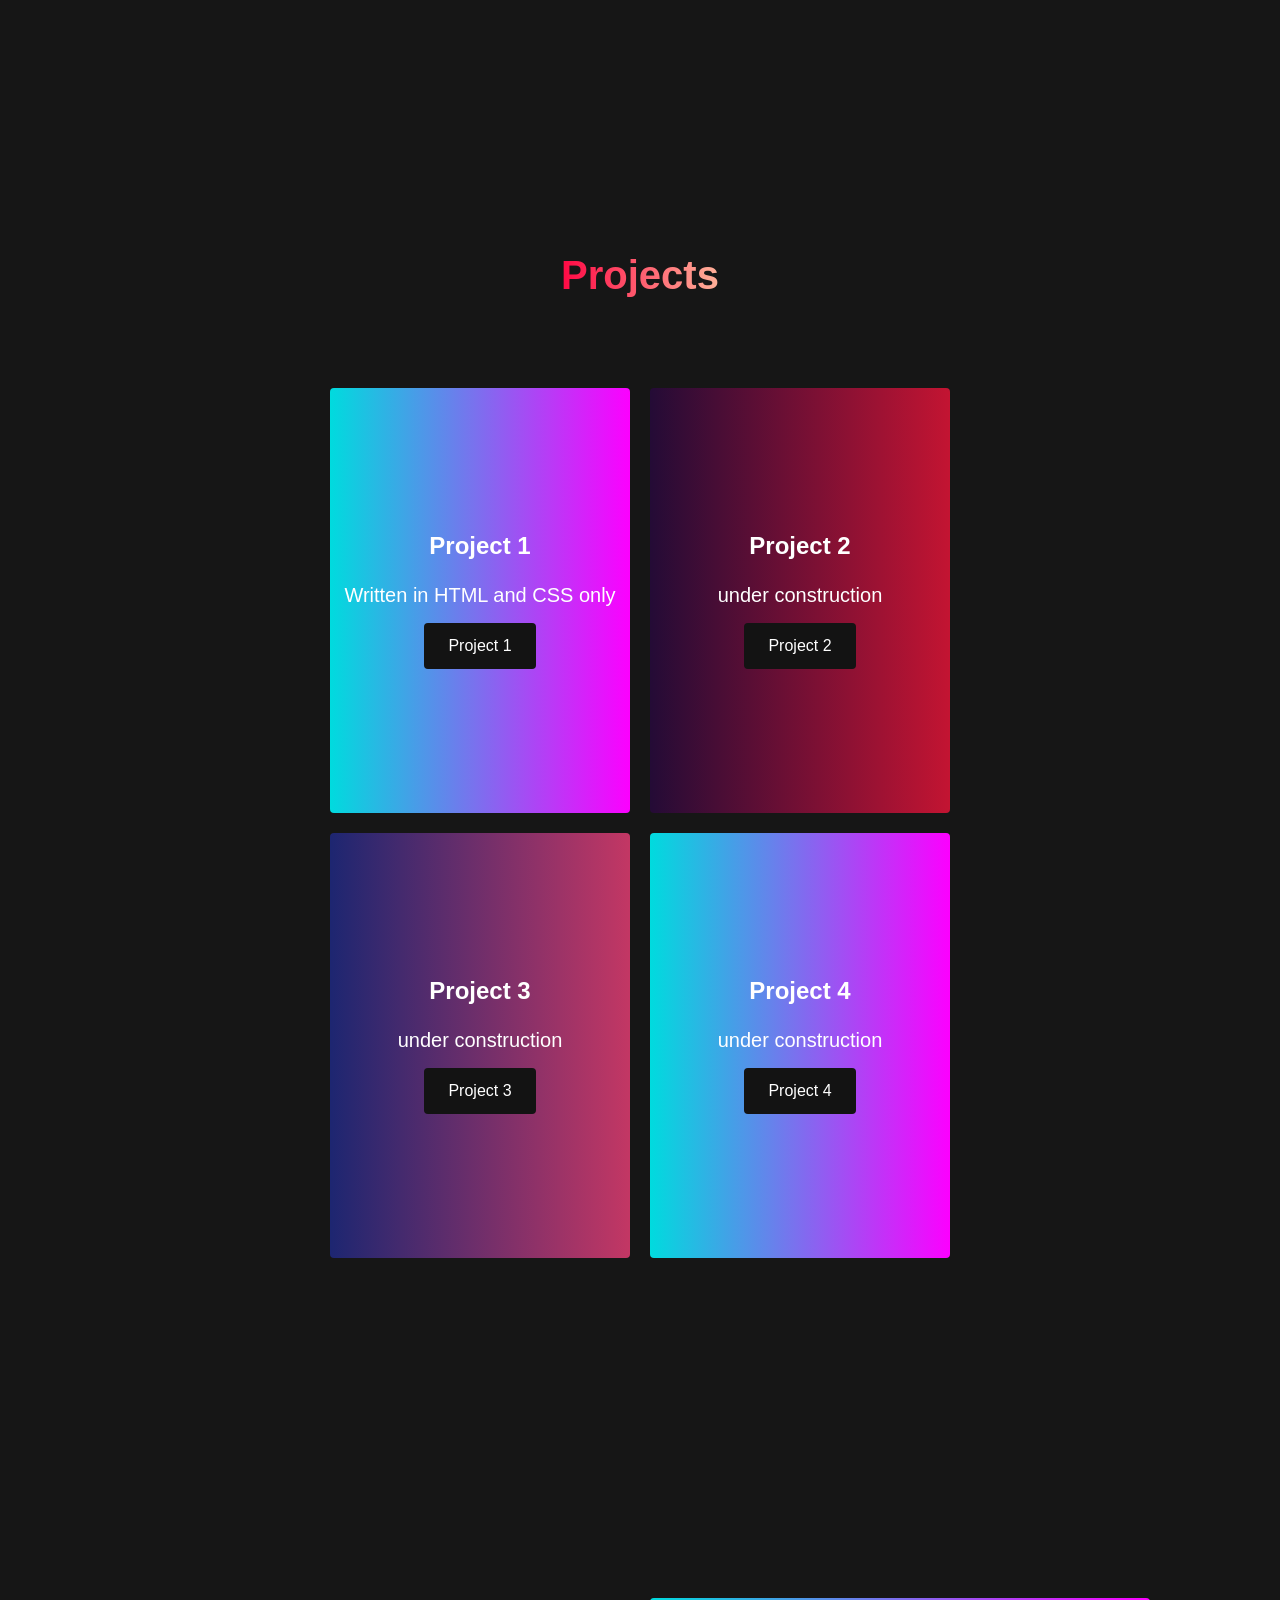
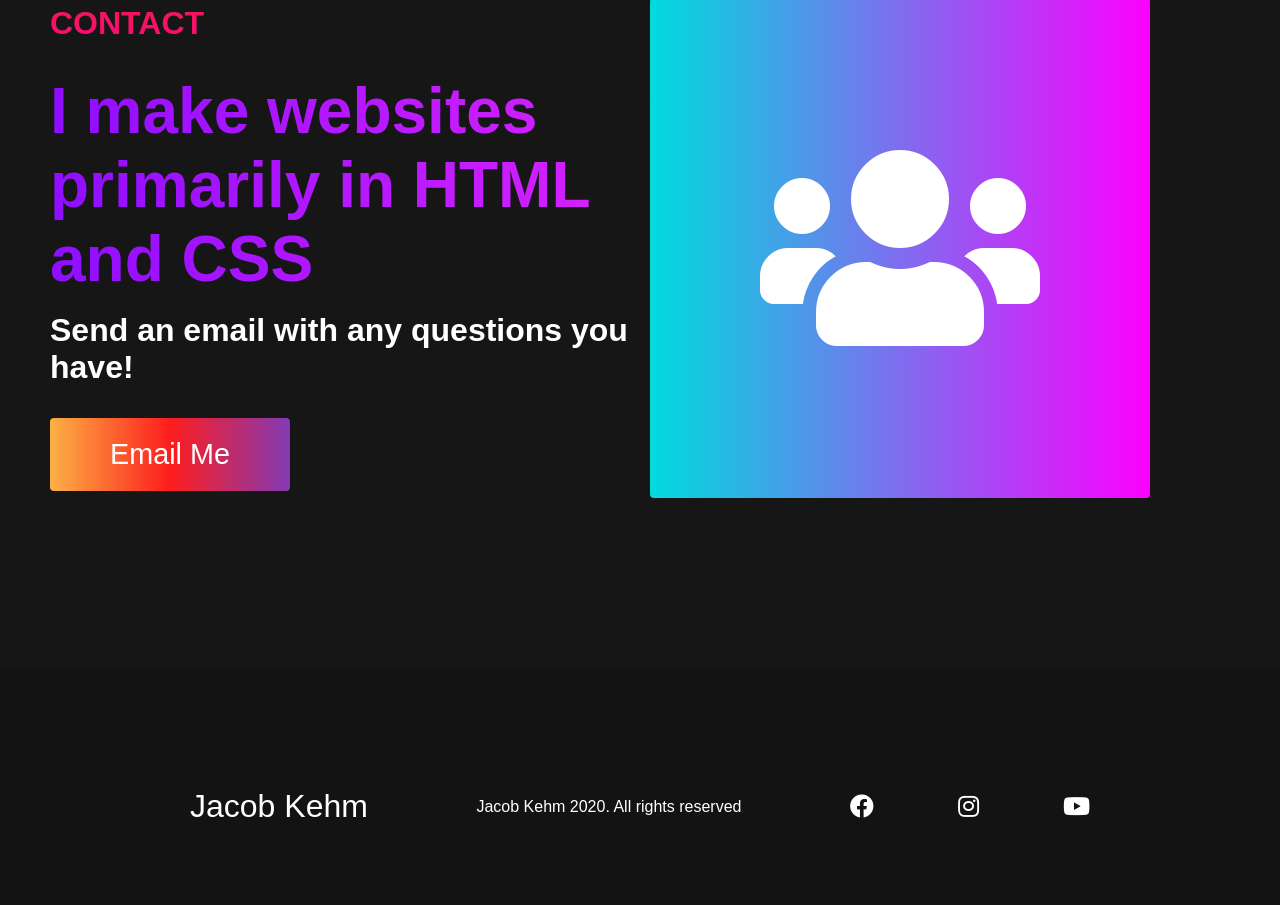
==== commit 1b004fe7: "i" ====
--- a/index.html
+++ b/index.html
@@ -70,17 +70,17 @@
             </div>
             <div class="projects_card">
                 <h2>Project 2</h2>
-                <p>Description of Project 2</p>
+                <p>under construction</p>
                 <div class="projects_btn"><button>Project 2</button></div>
             </div>
             <div class="projects_card">
                 <h2>Project 3</h2>
-                <p>Description of Project 3</p>
+                <p>under construction</p>
                 <div class="projects_btn"><button>Project 3</button></div>
             </div>
             <div class="projects_card">
                 <h2>Project 4</h2>
-                <p>Description of Project 4</p>
+                <p>under construction</p>
                 <div class="projects_btn"><button>Project 4</button></div>
             </div>
         </div>
--- a/styles.css
+++ b/styles.css
@@ -523,6 +523,8 @@
 
 .projects_btn button a {
     text-decoration: none;
+    color: white;
+    outline: none;
 }
 
 .projects_btn {
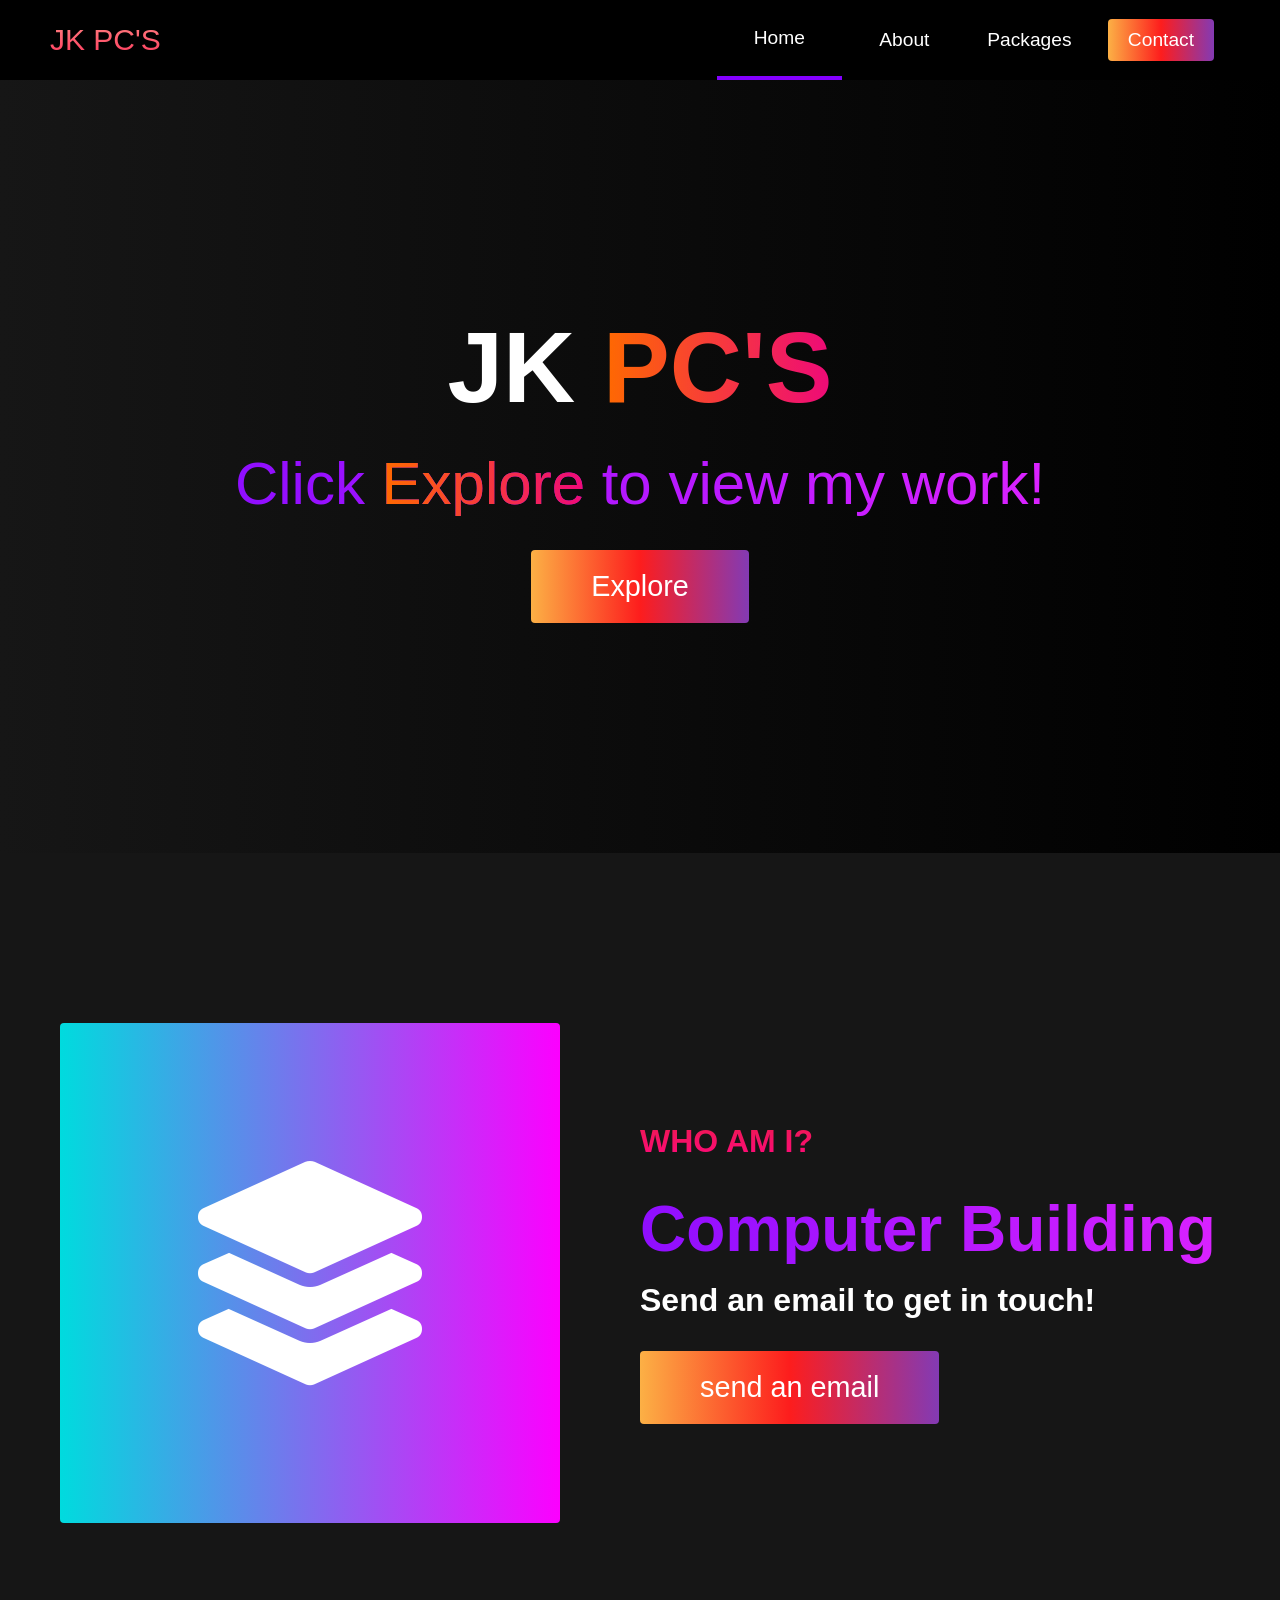
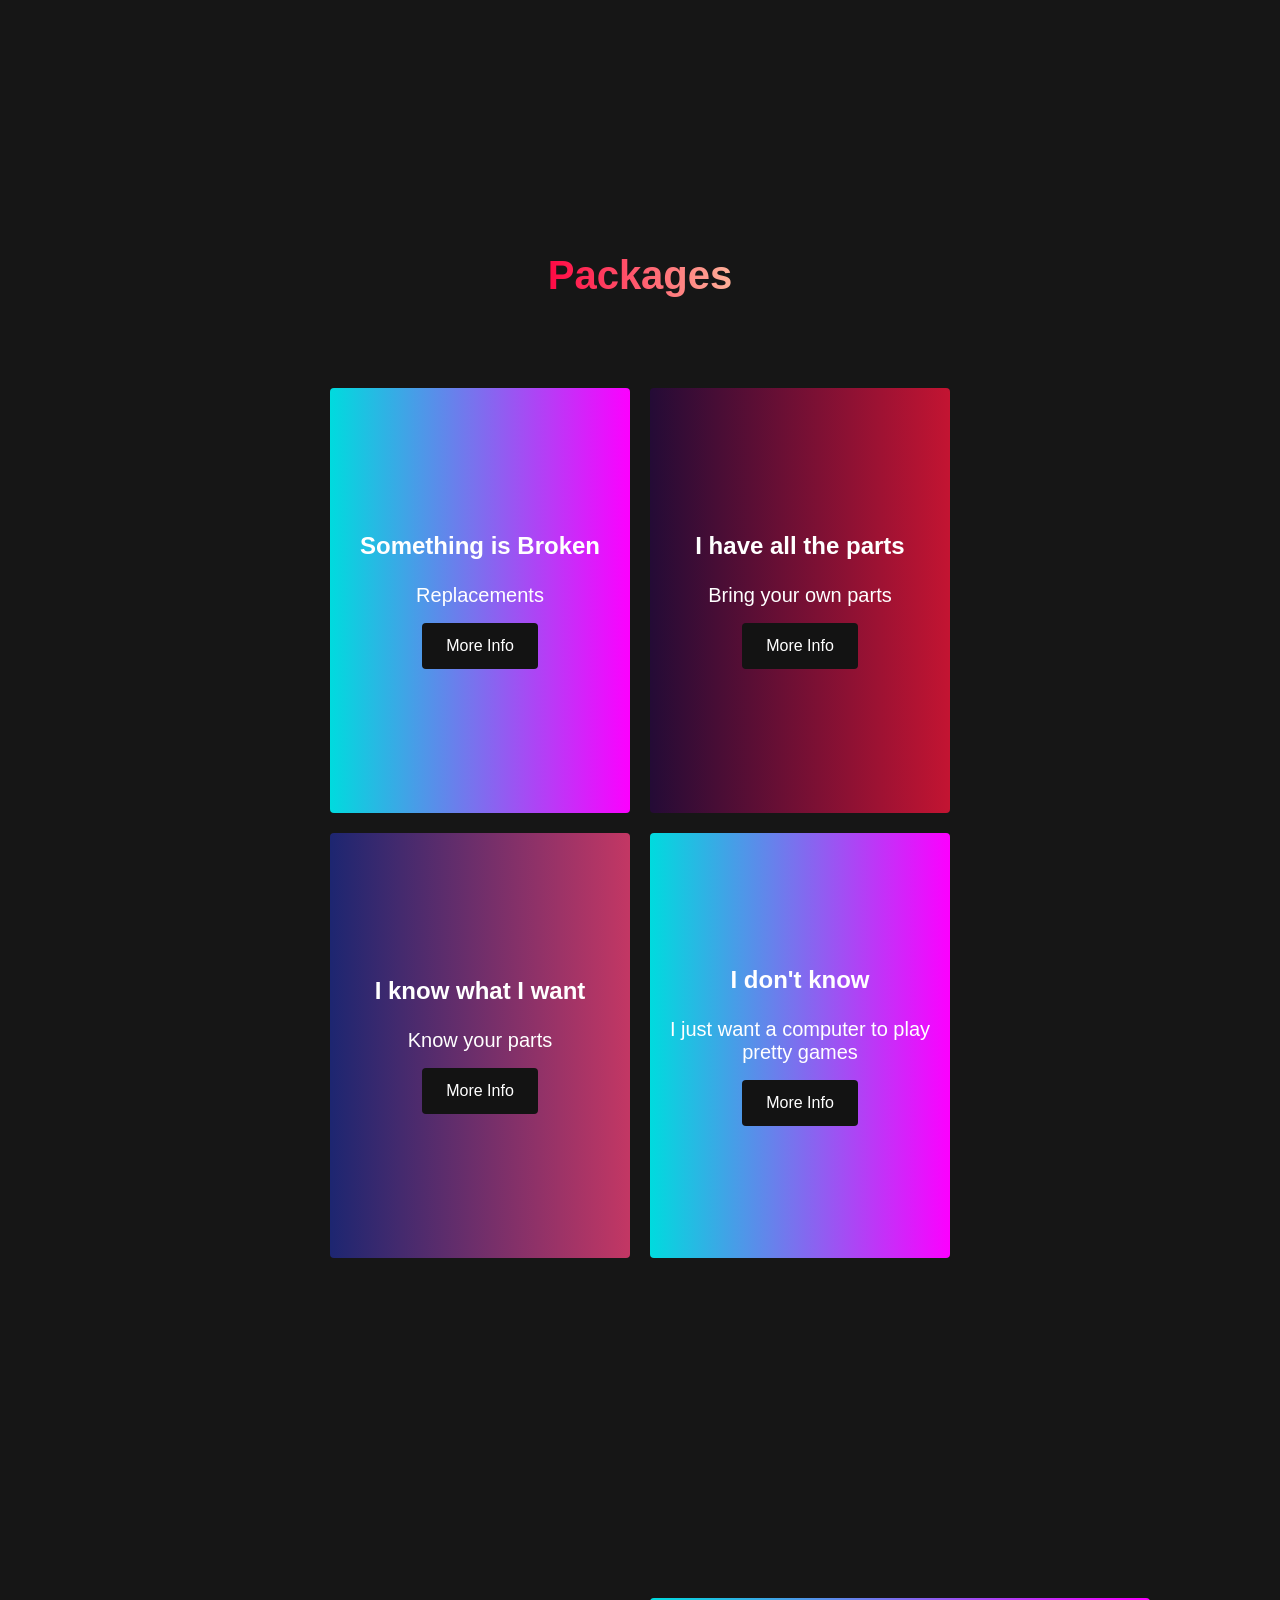
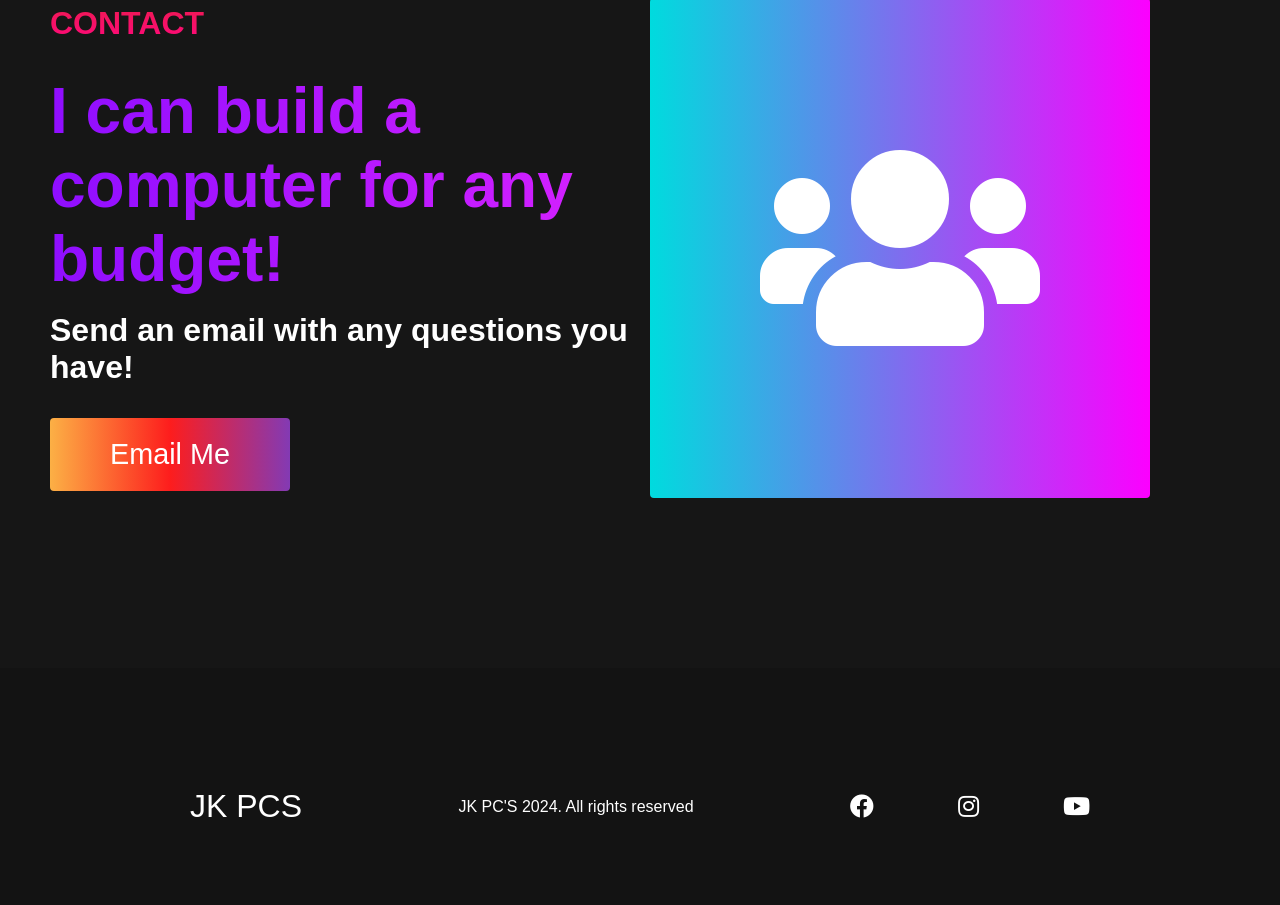
==== commit 5fd3aea6: "package 1 add" ====
--- a/index.html
+++ b/index.html
@@ -4,7 +4,7 @@
     <meta charset="UTF-8">
     <meta http-equiv="X-UA-Compatible" content="IE=edge">
     <meta name="viewport" content="width=device-width, initial-scale=1.0">
-    <title>Jacob Kehm</title>
+    <title>JK PC'S</title>
     <link rel="stylesheet" href="styles.css">
     <link rel="stylesheet" href="https://pro.fontawesome.com/releases/v5.10.0/css/all.css" integrity="sha384-AYmEC3Yw5cVb3ZcuHtOA93w35dYTsvhLPVnYs9eStHfGJvOvKxVfELGroGkvsg+p" crossorigin="anonymous"/>
 </head>
@@ -12,7 +12,7 @@
     <!-- nav bar-->
     <nav class="navbar">
         <div class="navbar_container">
-            <a href="#home" id="navbar_logo">Jacob Kehm</a>
+            <a href="#home" id="navbar_logo">JK PC'S</a>
             <div class="navbar_toggle" id="mobile-menu">
                 <span class="bar"></span>
                 <span class="bar"></span>
@@ -26,7 +26,7 @@
                     <a href="#about" class="navbar_links" id="home-about">About</a>
                 </li>
                 <li class="navbar_item">
-                    <a href="#projects" class="navbar_links" id="home-projects">Projects</a>
+                    <a href="#Packages" class="navbar_links" id="home-Packages">Packages</a>
                 </li>
                 <li class="navbar_btn">
                     <a href="#contact-me" class="button" id="contact">Contact</a>
@@ -38,9 +38,9 @@
     <!-- hero section -->
     <div class="hero" id="home">
         <div class="hero_container">
-            <h1 class="hero_heading">Hello My Name is <span>Jacob</span></h1>
+            <h1 class="hero_heading">JK <span>PC'S</span></h1>
             <p class="hero_description">Click <span>Explore</span> to view my work!</p>
-            <button class="main_btn"><a href="#projects">Explore</a></button>
+            <button class="main_btn"><a href="#Packages">Explore</a></button>
         </div>
     </div>
 
@@ -52,36 +52,36 @@
                 </div>
                 <div class="main_content">
                     <h1>Who am I?</h1>
-                    <h2>Beginner Website Developer!</h2>
+                    <h2>Computer Building</h2>
                     <p>Send an email to get in touch!</p>
                     <button class="main_btn"><a href="#contact-me">send an email</a></button>
                 </div>
             </div>
         </div>
-    <!-- Projects Section -->
+    <!-- Packages Section -->
 
-    <div class="Projects" id="projects">
-        <h1>Projects</h1>
-        <div class="projects_wrapper">
-            <div class="projects_card">
-                <h2>Project 1</h2>
-                <p>Written in HTML and CSS only</p>
-                <div class="projects_btn"><button><a href="https://jkproject1.netlify.app/" target="_blank"> Project 1</a></button></div>
+    <div class="Packages" id="Packages">
+        <h1>Packages</h1>
+        <div class="Packages_wrapper">
+            <div class="Packages_card">
+                <h2>Something is Broken</h2>
+                <p>Replacements</p>
+                <div class="Packages_btn"><button><a href="https://jkproject1.netlify.app/" target="_blank"> More Info</a></button></div>
             </div>
-            <div class="projects_card">
-                <h2>Project 2</h2>
-                <p>under construction</p>
-                <div class="projects_btn"><button>Project 2</button></div>
+            <div class="Packages_card">
+                <h2>I have all the parts</h2>
+                <p>Bring your own parts</p>
+                <div class="Packages_btn"><button>More Info</button></div>
             </div>
-            <div class="projects_card">
-                <h2>Project 3</h2>
-                <p>under construction</p>
-                <div class="projects_btn"><button>Project 3</button></div>
+            <div class="Packages_card">
+                <h2>I know what I want</h2>
+                <p>Know your parts</p>
+                <div class="Packages_btn"><button>More Info</button></div>
             </div>
-            <div class="projects_card">
-                <h2>Project 4</h2>
-                <p>under construction</p>
-                <div class="projects_btn"><button>Project 4</button></div>
+            <div class="Packages_card">
+                <h2>I don't know</h2>
+                <p>I just want a computer to play pretty games</p>
+                <div class="Packages_btn"><button>More Info</button></div>
             </div>
         </div>
     </div>
@@ -91,9 +91,9 @@
         <div class="main_container">
             <div class="main_content">
                 <h1>Contact</h1>
-                <h2>I make websites primarily in HTML and CSS</h2>
+                <h2>I can build a computer for any budget!</h2>
                 <p>Send an email with any questions you have!</p>
-                <button class="main_btn"><a href="mailto:blacktop72@hotmail.com">Email Me</a></button>
+                <button class="main_btn"><a href="mailto:jkcustompcs@gmail.com">Email Me</a></button>
             </div>
             <div class="main_img-container">
                 <div class="main_img-card"><i class="fas fa-users"></i></div>
@@ -135,9 +135,9 @@
          <section class="social_media">
              <div class="social_media-wrap">
                  <div class="footer_logo">
-                     <a href="/" id="footer_logo">Jacob Kehm</a>
+                     <a href="/" id="footer_logo">JK PCS</a>
                  </div>
-                 <p class="website_rights">Jacob Kehm 2020. All rights reserved</p>
+                 <p class="website_rights">JK PC'S 2024. All rights reserved</p>
                  <div class="social_icons">
                      <a href="/" class="social_icon-link" target="_blank"><i class="fab fa-facebook"></i></a>
                      <a href="/" class="social_icon-link" target="_blank"><i class="fab fa-instagram"></i></a>
--- a/styles.css
+++ b/styles.css
@@ -456,7 +456,7 @@
 
 /* project section */
 
-.Projects {
+.Packages {
     background-color: #161616;
     display: flex;
     flex-direction: column;
@@ -466,7 +466,7 @@
     padding: 10rem 0;
 } 
 
-.Projects h1 {
+.Packages h1 {
     background-color: #ff8177;
     background-image: linear-gradient(to right, #ff0844 0%, #ffb199 100%);
     background-size: 100%;
@@ -478,13 +478,13 @@
     font-size: 2.5rem;
 }
 
-.projects_wrapper {
+.Packages_wrapper {
    display: grid;
    grid-template-columns: 1fr 1fr 1fr 1fr;
    grid-template-rows: 1fr;
 }
 
-.projects_card {
+.Packages_card {
     margin: 10px;
     height: 425px;
     width: 300px;
@@ -497,44 +497,44 @@
     transition: 0.3s ease-in;
 }
 
-.projects_card:nth-child(2) {
+.Packages_card:nth-child(2) {
     background: #c31432;  /* fallback for old browsers */
 background: -webkit-linear-gradient(to right, #240b36, #c31432);  /* Chrome 10-25, Safari 5.1-6 */
 background: linear-gradient(to right, #240b36, #c31432); /* W3C, IE 10+/ Edge, Firefox 16+, Chrome 26+, Opera 12+, Safari 7+ */
 }
-    .projects_card:nth-child(3) {
+    .Packages_card:nth-child(3) {
         background: #C33764;  /* fallback for old browsers */
 background: -webkit-linear-gradient(to right, #1D2671, #C33764);  /* Chrome 10-25, Safari 5.1-6 */
 background: linear-gradient(to right, #1D2671, #C33764); /* W3C, IE 10+/ Edge, Firefox 16+, Chrome 26+, Opera 12+, Safari 7+ */
 }
 
-.projects_card h2 {
+.Packages_card h2 {
     text-decoration: none;
     text-align: center;
     text-decoration-style: none;
 }
 
-.projects_card p {
+.Packages_card p {
     text-align: center;
     margin-top: 24px;
     font-size: 20px;
     text-decoration: none;
 }
 
-.projects_btn button a {
+.Packages_btn button a {
     text-decoration: none;
     color: white;
     outline: none;
 }
 
-.projects_btn {
+.Packages_btn {
     display: flex;
     justify-content: center;
     margin-top: 16px;
     
 }
 
-.projects_card button {
+.Packages_card button {
     color: #fff;
     padding: 14px 24px;
     border: none;
@@ -545,25 +545,25 @@
     text-decoration: none;
 }
 
-.projects_card button:hover {
+.Packages_card button:hover {
     cursor: pointer;
     text-decoration: none;
 }
 
-.projects_card:hover {
+.Packages_card:hover {
     transform: scale(1.075);
     transition: 0.3s ease-in;
     cursor: pointer;
     text-decoration: none;
 }
 @media screen and (max-width: 1300px) {
-    .projects_wrapper {
+    .Packages_wrapper {
         grid-template-columns: 1fr 1fr;
     } 
 }
 
 @media screen and (max-width:768px) {
-    .projects_wrapper {
+    .Packages_wrapper {
         grid-template-columns: 1fr;
     }
 }
